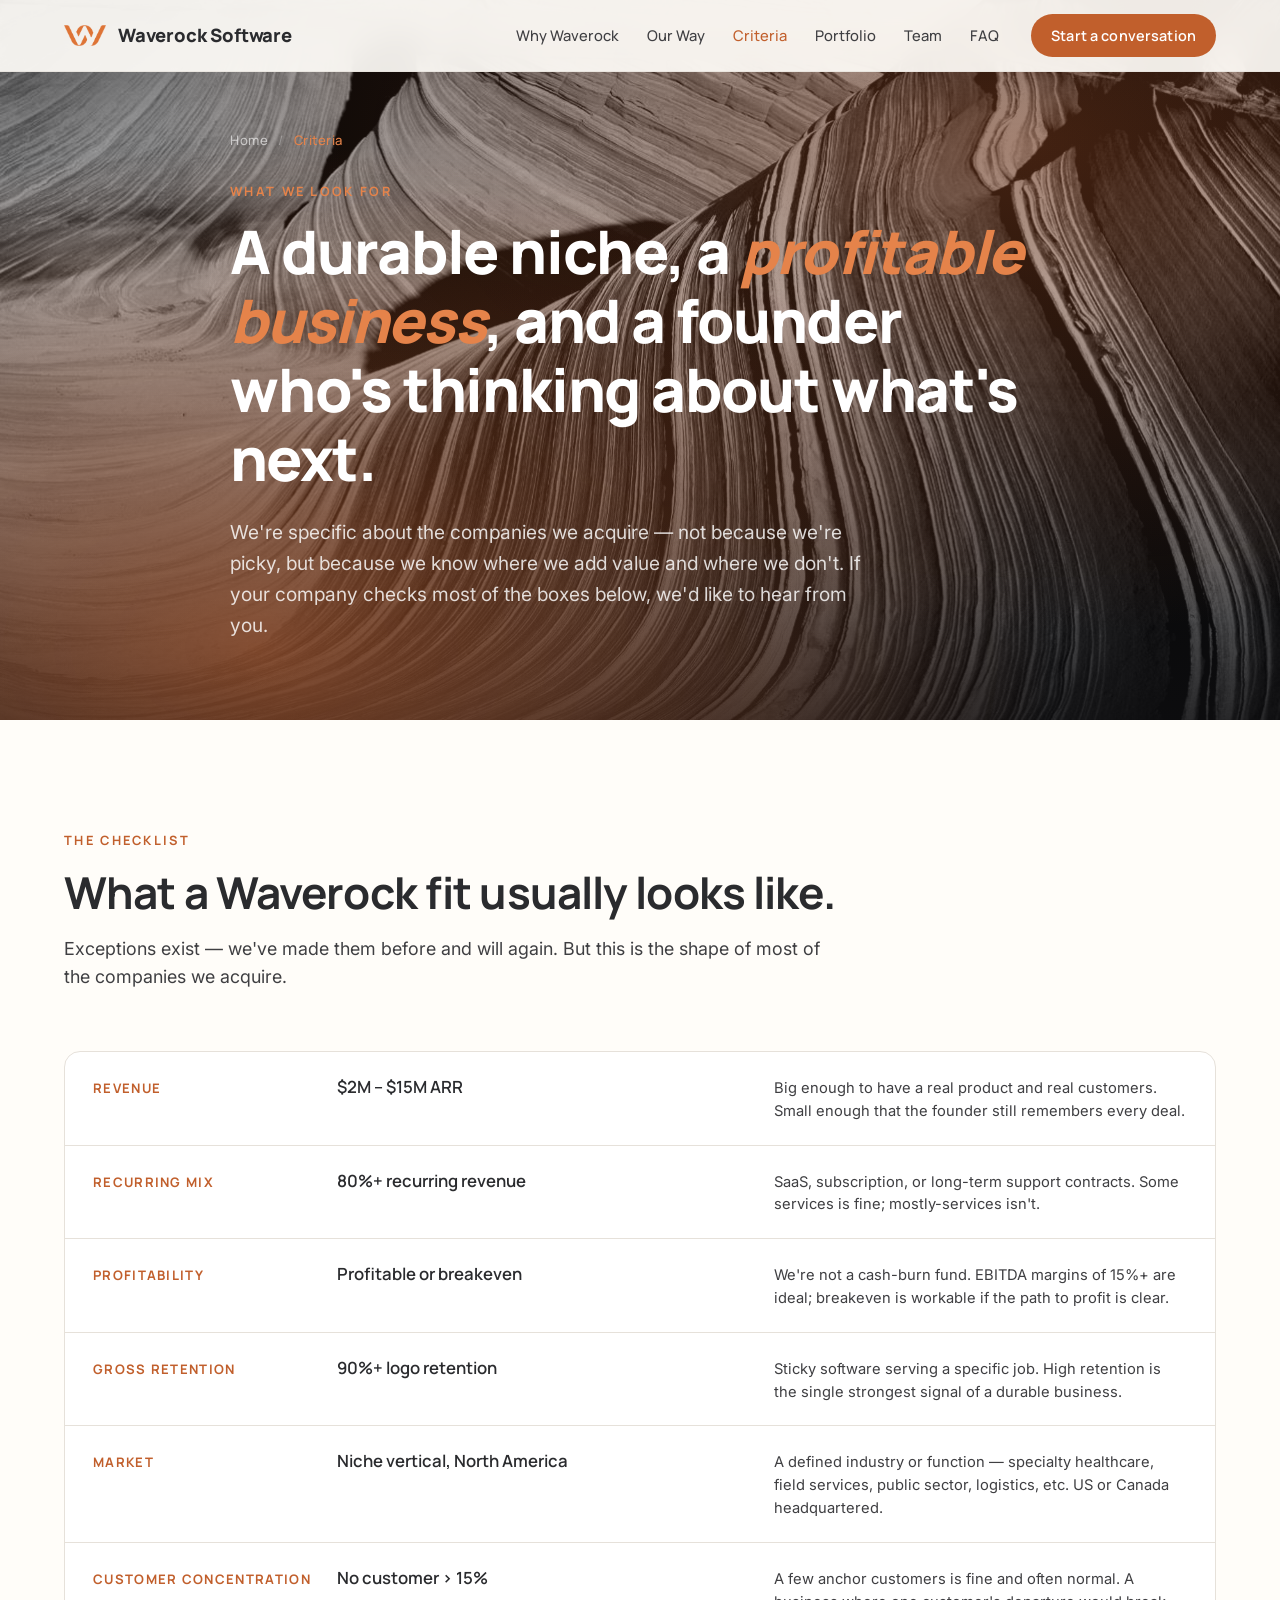
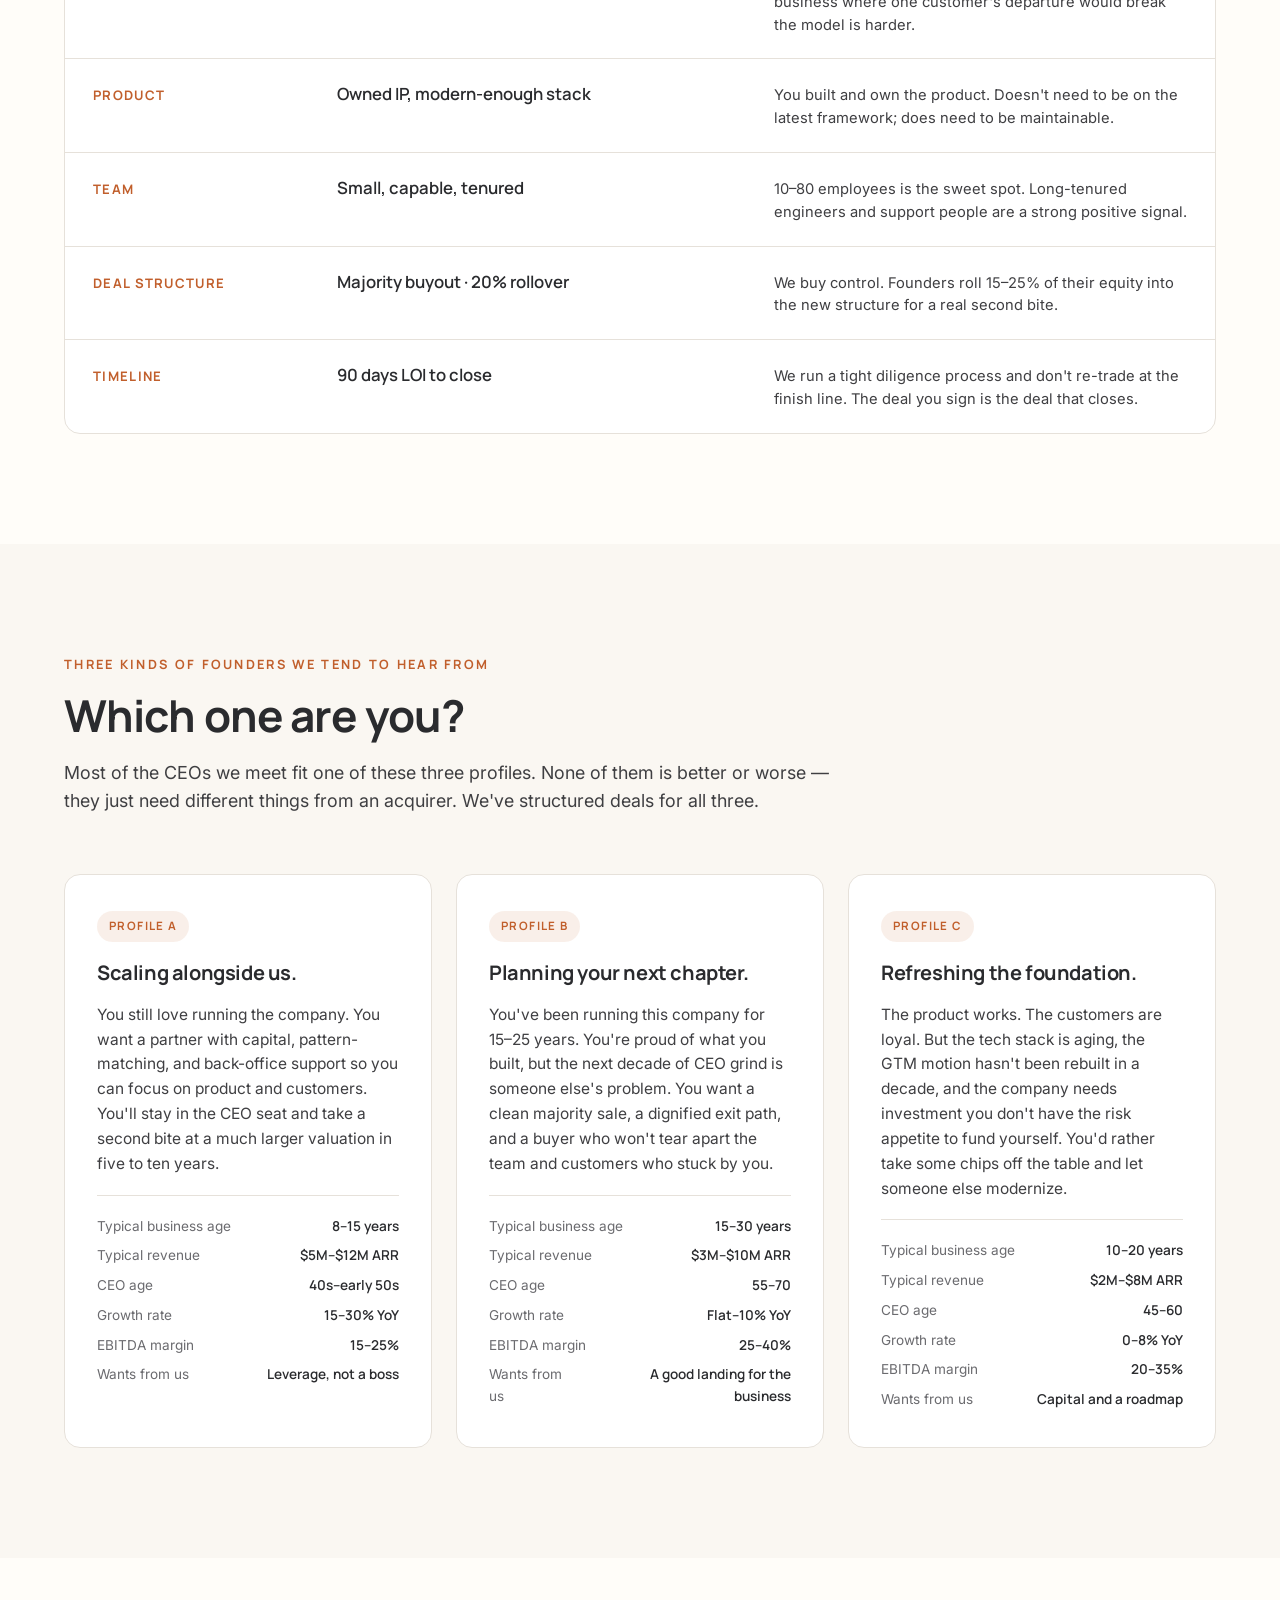
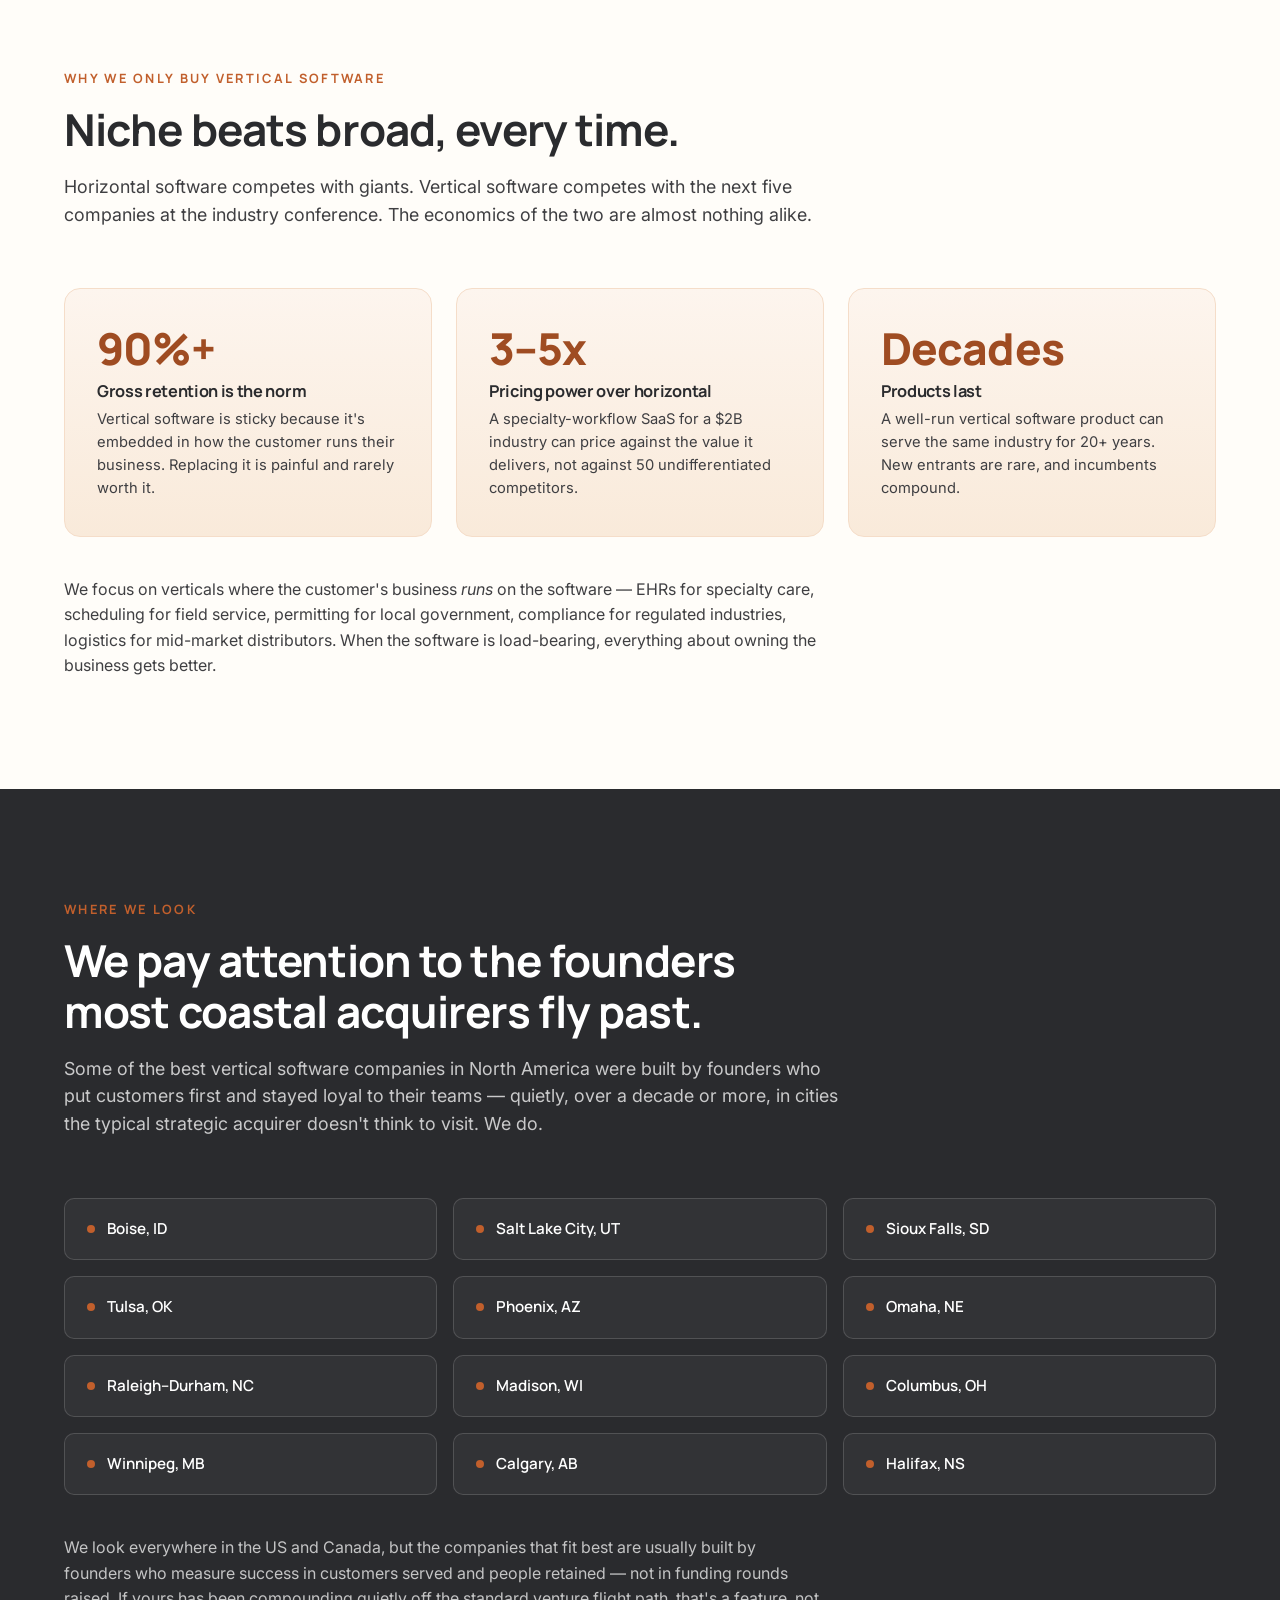
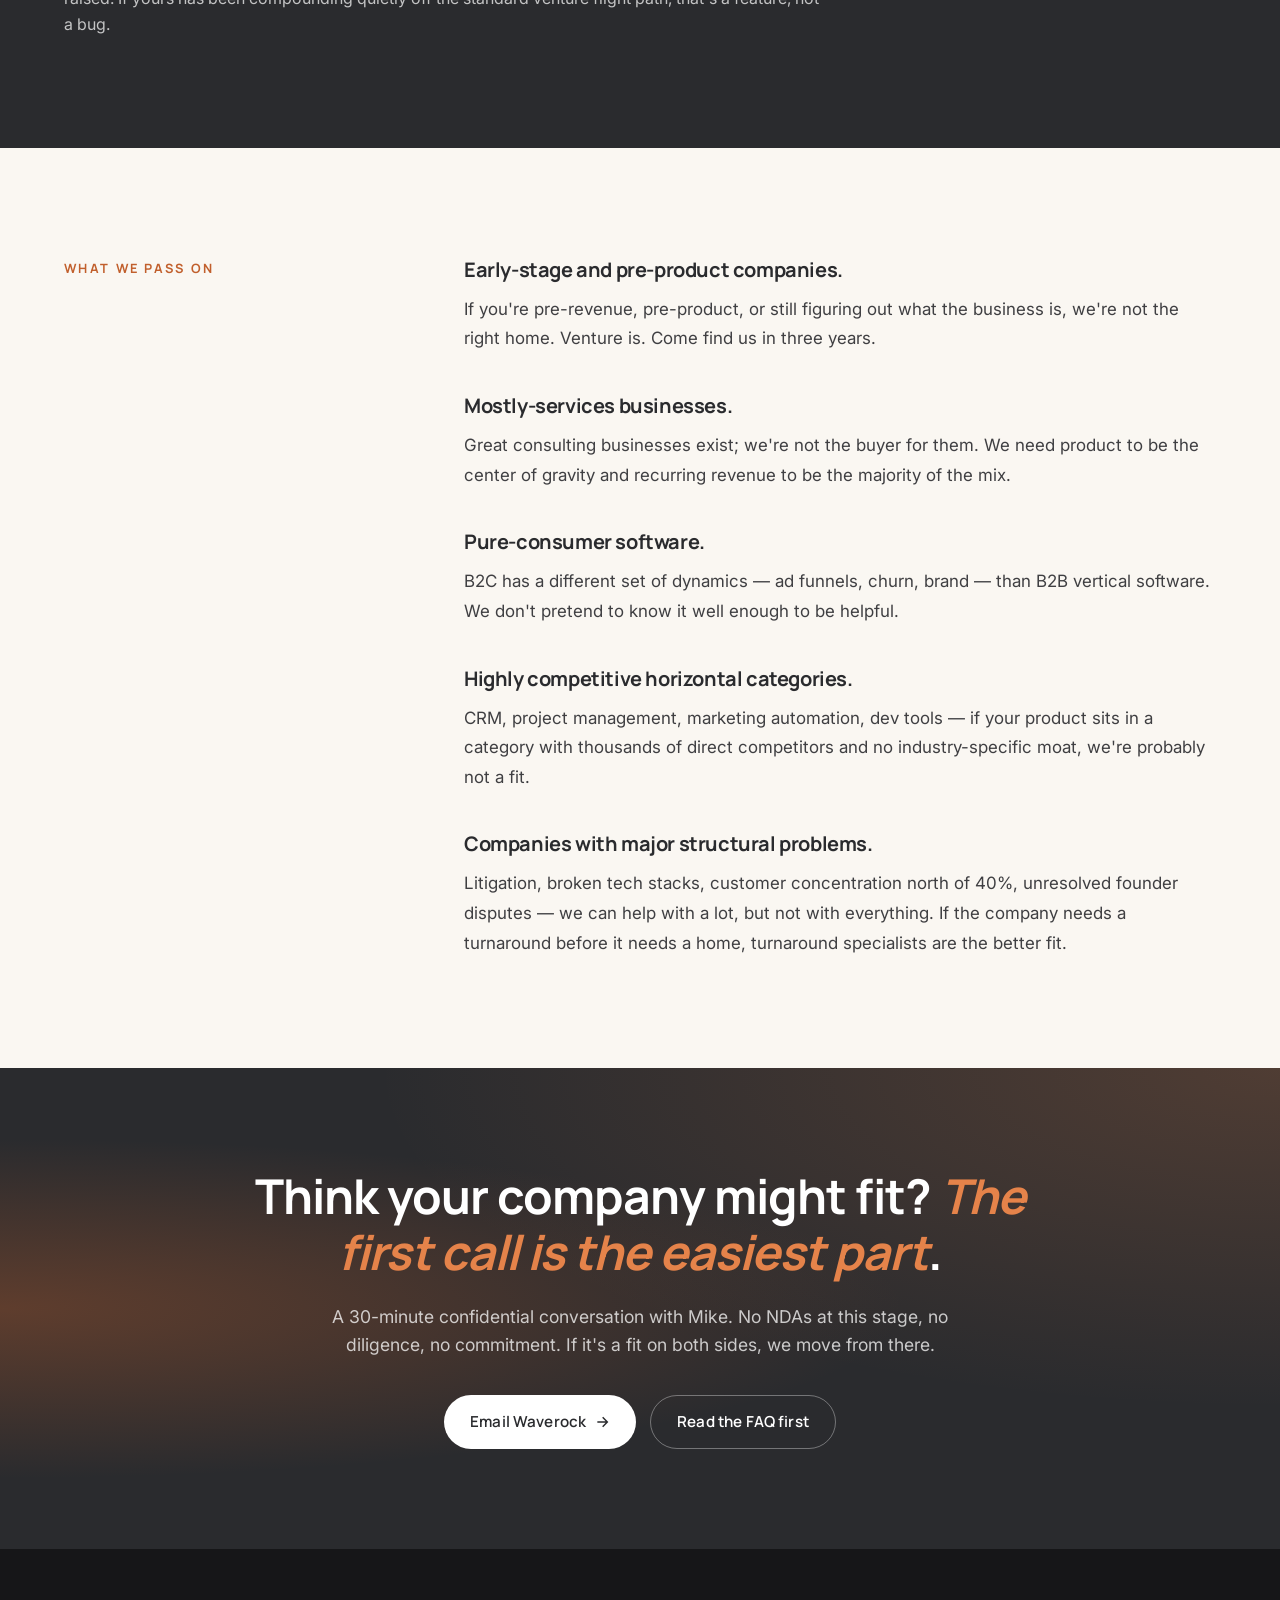
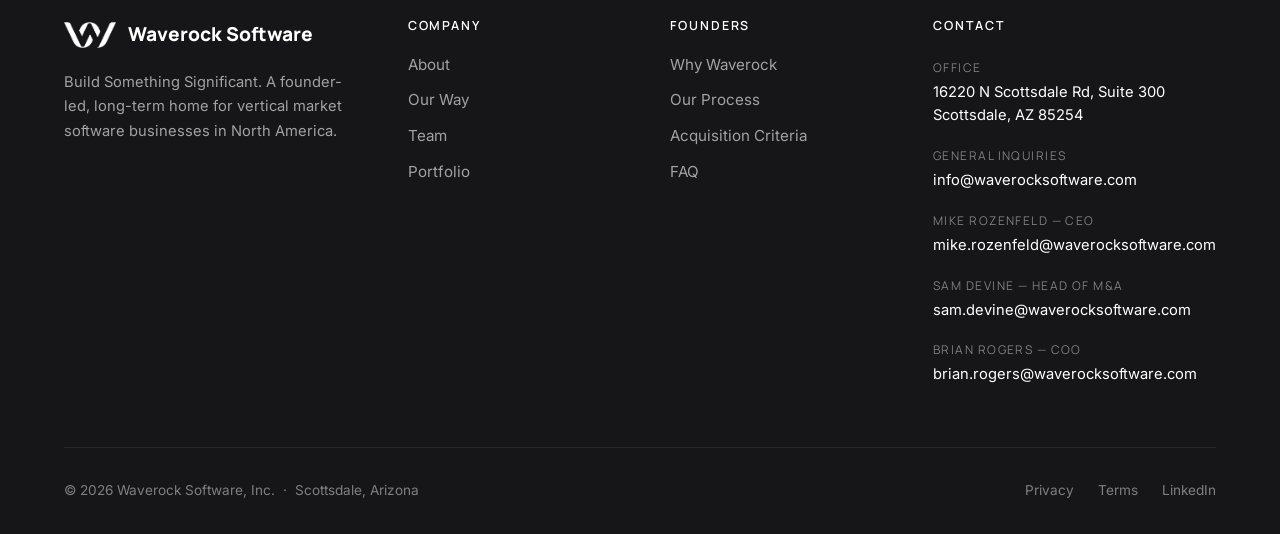
==== acquisition-criteria.html @ 4b75706f "Add files via upload" ====
<!DOCTYPE html>
<html lang="en">
<head>
<meta charset="UTF-8">
<meta name="viewport" content="width=device-width, initial-scale=1.0">
<title>What We Look For — Waverock Software Acquisition Criteria</title>
<meta name="description" content="The kinds of vertical software businesses Waverock acquires: $2M–$15M revenue, 80%+ recurring, niche markets, founder-run or founder-led. Plus the three situations that tend to fit.">

<link rel="preconnect" href="https://fonts.googleapis.com">
<link rel="preconnect" href="https://fonts.gstatic.com" crossorigin>
<link href="https://fonts.googleapis.com/css2?family=Manrope:wght@500;600;700;800&family=Inter:wght@400;500;600;700&display=swap" rel="stylesheet">

<link rel="stylesheet" href="site.css">
</head>
<body>

<!-- ============ NAV ============ -->
<nav class="nav" id="nav">
  <div class="container">
    <div class="nav-inner">
      <a href="index.html" class="nav-logo" aria-label="Waverock Software Home">
        <img class="nav-logo-mark on-dark" src="assets/waverock-mark-white.png" alt="" aria-hidden="true"/>
        <img class="nav-logo-mark on-light" src="assets/waverock-mark-orange.png" alt="" aria-hidden="true"/>
        <span>Waverock Software</span>
      </a>
      <div class="nav-menu" id="nav-menu">
        <ul class="nav-links">
          <li><a href="index.html#why">Why Waverock</a></li>
          <li><a href="philosophy.html">Our Way</a></li>
          <li><a href="acquisition-criteria.html" class="is-active">Criteria</a></li>
          <li><a href="index.html#portfolio">Portfolio</a></li>
          <li><a href="index.html#team">Team</a></li>
          <li><a href="faqs.html">FAQ</a></li>
        </ul>
        <a href="index.html#contact" class="btn btn-primary nav-cta">Start a conversation</a>
      </div>
      <button class="nav-toggle" id="nav-toggle" aria-label="Menu">
        <svg width="24" height="24" viewBox="0 0 24 24" fill="none" stroke="currentColor" stroke-width="2">
          <line x1="3" y1="7" x2="21" y2="7"/>
          <line x1="3" y1="12" x2="21" y2="12"/>
          <line x1="3" y1="17" x2="21" y2="17"/>
        </svg>
      </button>
    </div>
  </div>
</nav>

<!-- ============ PAGE HERO ============ -->
<section class="page-hero">
  <div class="page-hero-photo" style="background-image: url('assets/wave-striations.jpg');"></div>
  <div class="page-hero-overlay"></div>
  <div class="container">
    <div class="page-hero-inner">
      <div class="breadcrumb">
        <a href="index.html">Home</a><span class="sep">/</span><span class="current">Criteria</span>
      </div>
      <div class="eyebrow">What we look for</div>
      <h1>A durable niche, a <em>profitable business</em>, and a founder who's thinking about what's next.</h1>
      <p class="lede">We're specific about the companies we acquire — not because we're picky, but because we know where we add value and where we don't. If your company checks most of the boxes below, we'd like to hear from you.</p>
    </div>
  </div>
</section>

<!-- ============ CRITERIA TABLE ============ -->
<section class="section">
  <div class="container">
    <div class="section-head">
      <div class="eyebrow">The checklist</div>
      <h2>What a Waverock fit usually looks like.</h2>
      <p class="lede">Exceptions exist — we've made them before and will again. But this is the shape of most of the companies we acquire.</p>
    </div>

    <div class="crit-table">
      <div class="crit-row">
        <div class="crit-label">Revenue</div>
        <div class="crit-value">$2M &ndash; $15M ARR</div>
        <div class="crit-note">Big enough to have a real product and real customers. Small enough that the founder still remembers every deal.</div>
      </div>
      <div class="crit-row">
        <div class="crit-label">Recurring mix</div>
        <div class="crit-value">80%+ recurring revenue</div>
        <div class="crit-note">SaaS, subscription, or long-term support contracts. Some services is fine; mostly-services isn't.</div>
      </div>
      <div class="crit-row">
        <div class="crit-label">Profitability</div>
        <div class="crit-value">Profitable or breakeven</div>
        <div class="crit-note">We're not a cash-burn fund. EBITDA margins of 15%+ are ideal; breakeven is workable if the path to profit is clear.</div>
      </div>
      <div class="crit-row">
        <div class="crit-label">Gross retention</div>
        <div class="crit-value">90%+ logo retention</div>
        <div class="crit-note">Sticky software serving a specific job. High retention is the single strongest signal of a durable business.</div>
      </div>
      <div class="crit-row">
        <div class="crit-label">Market</div>
        <div class="crit-value">Niche vertical, North America</div>
        <div class="crit-note">A defined industry or function &mdash; specialty healthcare, field services, public sector, logistics, etc. US or Canada headquartered.</div>
      </div>
      <div class="crit-row">
        <div class="crit-label">Customer concentration</div>
        <div class="crit-value">No customer &gt; 15%</div>
        <div class="crit-note">A few anchor customers is fine and often normal. A business where one customer's departure would break the model is harder.</div>
      </div>
      <div class="crit-row">
        <div class="crit-label">Product</div>
        <div class="crit-value">Owned IP, modern-enough stack</div>
        <div class="crit-note">You built and own the product. Doesn't need to be on the latest framework; does need to be maintainable.</div>
      </div>
      <div class="crit-row">
        <div class="crit-label">Team</div>
        <div class="crit-value">Small, capable, tenured</div>
        <div class="crit-note">10&ndash;80 employees is the sweet spot. Long-tenured engineers and support people are a strong positive signal.</div>
      </div>
      <div class="crit-row">
        <div class="crit-label">Deal structure</div>
        <div class="crit-value">Majority buyout &middot; 20% rollover</div>
        <div class="crit-note">We buy control. Founders roll 15&ndash;25% of their equity into the new structure for a real second bite.</div>
      </div>
      <div class="crit-row">
        <div class="crit-label">Timeline</div>
        <div class="crit-value">90 days LOI to close</div>
        <div class="crit-note">We run a tight diligence process and don't re-trade at the finish line. The deal you sign is the deal that closes.</div>
      </div>
    </div>
  </div>
</section>

<!-- ============ PERSONAS ============ -->
<section class="section section-cream">
  <div class="container">
    <div class="section-head">
      <div class="eyebrow">Three kinds of founders we tend to hear from</div>
      <h2>Which one are you?</h2>
      <p class="lede">Most of the CEOs we meet fit one of these three profiles. None of them is better or worse — they just need different things from an acquirer. We've structured deals for all three.</p>
    </div>

    <div class="personas">
      <div class="persona">
        <span class="persona-tag">Profile A</span>
        <h3>Scaling alongside us.</h3>
        <p class="persona-desc">You still love running the company. You want a partner with capital, pattern-matching, and back-office support so you can focus on product and customers. You'll stay in the CEO seat and take a second bite at a much larger valuation in five to ten years.</p>
        <div class="persona-stats">
          <div class="persona-stat"><span class="k">Typical business age</span><span class="v">8&ndash;15 years</span></div>
          <div class="persona-stat"><span class="k">Typical revenue</span><span class="v">$5M&ndash;$12M ARR</span></div>
          <div class="persona-stat"><span class="k">CEO age</span><span class="v">40s&ndash;early 50s</span></div>
          <div class="persona-stat"><span class="k">Growth rate</span><span class="v">15&ndash;30% YoY</span></div>
          <div class="persona-stat"><span class="k">EBITDA margin</span><span class="v">15&ndash;25%</span></div>
          <div class="persona-stat"><span class="k">Wants from us</span><span class="v">Leverage, not a boss</span></div>
        </div>
      </div>

      <div class="persona">
        <span class="persona-tag">Profile B</span>
        <h3>Planning your next chapter.</h3>
        <p class="persona-desc">You've been running this company for 15&ndash;25 years. You're proud of what you built, but the next decade of CEO grind is someone else's problem. You want a clean majority sale, a dignified exit path, and a buyer who won't tear apart the team and customers who stuck by you.</p>
        <div class="persona-stats">
          <div class="persona-stat"><span class="k">Typical business age</span><span class="v">15&ndash;30 years</span></div>
          <div class="persona-stat"><span class="k">Typical revenue</span><span class="v">$3M&ndash;$10M ARR</span></div>
          <div class="persona-stat"><span class="k">CEO age</span><span class="v">55&ndash;70</span></div>
          <div class="persona-stat"><span class="k">Growth rate</span><span class="v">Flat&ndash;10% YoY</span></div>
          <div class="persona-stat"><span class="k">EBITDA margin</span><span class="v">25&ndash;40%</span></div>
          <div class="persona-stat"><span class="k">Wants from us</span><span class="v">A good landing for the business</span></div>
        </div>
      </div>

      <div class="persona">
        <span class="persona-tag">Profile C</span>
        <h3>Refreshing the foundation.</h3>
        <p class="persona-desc">The product works. The customers are loyal. But the tech stack is aging, the GTM motion hasn't been rebuilt in a decade, and the company needs investment you don't have the risk appetite to fund yourself. You'd rather take some chips off the table and let someone else modernize.</p>
        <div class="persona-stats">
          <div class="persona-stat"><span class="k">Typical business age</span><span class="v">10&ndash;20 years</span></div>
          <div class="persona-stat"><span class="k">Typical revenue</span><span class="v">$2M&ndash;$8M ARR</span></div>
          <div class="persona-stat"><span class="k">CEO age</span><span class="v">45&ndash;60</span></div>
          <div class="persona-stat"><span class="k">Growth rate</span><span class="v">0&ndash;8% YoY</span></div>
          <div class="persona-stat"><span class="k">EBITDA margin</span><span class="v">20&ndash;35%</span></div>
          <div class="persona-stat"><span class="k">Wants from us</span><span class="v">Capital and a roadmap</span></div>
        </div>
      </div>
    </div>
  </div>
</section>

<!-- ============ WHY VERTICAL SOFTWARE ============ -->
<section class="section">
  <div class="container">
    <div class="section-head">
      <div class="eyebrow">Why we only buy vertical software</div>
      <h2>Niche beats broad, every time.</h2>
      <p class="lede">Horizontal software competes with giants. Vertical software competes with the next five companies at the industry conference. The economics of the two are almost nothing alike.</p>
    </div>

    <div class="facts">
      <div class="fact">
        <div class="big">90%+</div>
        <h4>Gross retention is the norm</h4>
        <p>Vertical software is sticky because it's embedded in how the customer runs their business. Replacing it is painful and rarely worth it.</p>
      </div>
      <div class="fact">
        <div class="big">3&ndash;5x</div>
        <h4>Pricing power over horizontal</h4>
        <p>A specialty-workflow SaaS for a $2B industry can price against the value it delivers, not against 50 undifferentiated competitors.</p>
      </div>
      <div class="fact">
        <div class="big">Decades</div>
        <h4>Products last</h4>
        <p>A well-run vertical software product can serve the same industry for 20+ years. New entrants are rare, and incumbents compound.</p>
      </div>
    </div>

    <p style="margin-top: 40px; font-size: 1rem; color: var(--charcoal-soft); max-width: 760px;">We focus on verticals where the customer's business <em>runs</em> on the software — EHRs for specialty care, scheduling for field service, permitting for local government, compliance for regulated industries, logistics for mid-market distributors. When the software is load-bearing, everything about owning the business gets better.</p>
  </div>
</section>

<!-- ============ WHERE WE LOOK ============ -->
<section class="section section-dark">
  <div class="container">
    <div class="section-head">
      <div class="eyebrow">Where we look</div>
      <h2>We pay attention to the founders most coastal acquirers fly past.</h2>
      <p class="lede">Some of the best vertical software companies in North America were built by founders who put customers first and stayed loyal to their teams — quietly, over a decade or more, in cities the typical strategic acquirer doesn't think to visit. We do.</p>
    </div>

    <div class="services-grid" style="margin-top: 10px;">
      <div class="service-chip" style="background: rgba(255,255,255,0.04); border-color: rgba(255,255,255,0.15); color: white;">Boise, ID</div>
      <div class="service-chip" style="background: rgba(255,255,255,0.04); border-color: rgba(255,255,255,0.15); color: white;">Salt Lake City, UT</div>
      <div class="service-chip" style="background: rgba(255,255,255,0.04); border-color: rgba(255,255,255,0.15); color: white;">Sioux Falls, SD</div>
      <div class="service-chip" style="background: rgba(255,255,255,0.04); border-color: rgba(255,255,255,0.15); color: white;">Tulsa, OK</div>
      <div class="service-chip" style="background: rgba(255,255,255,0.04); border-color: rgba(255,255,255,0.15); color: white;">Phoenix, AZ</div>
      <div class="service-chip" style="background: rgba(255,255,255,0.04); border-color: rgba(255,255,255,0.15); color: white;">Omaha, NE</div>
      <div class="service-chip" style="background: rgba(255,255,255,0.04); border-color: rgba(255,255,255,0.15); color: white;">Raleigh&ndash;Durham, NC</div>
      <div class="service-chip" style="background: rgba(255,255,255,0.04); border-color: rgba(255,255,255,0.15); color: white;">Madison, WI</div>
      <div class="service-chip" style="background: rgba(255,255,255,0.04); border-color: rgba(255,255,255,0.15); color: white;">Columbus, OH</div>
      <div class="service-chip" style="background: rgba(255,255,255,0.04); border-color: rgba(255,255,255,0.15); color: white;">Winnipeg, MB</div>
      <div class="service-chip" style="background: rgba(255,255,255,0.04); border-color: rgba(255,255,255,0.15); color: white;">Calgary, AB</div>
      <div class="service-chip" style="background: rgba(255,255,255,0.04); border-color: rgba(255,255,255,0.15); color: white;">Halifax, NS</div>
    </div>

    <p style="margin-top: 40px; font-size: 1rem; color: rgba(255,255,255,0.72); max-width: 760px;">We look everywhere in the US and Canada, but the companies that fit best are usually built by founders who measure success in customers served and people retained &mdash; not in funding rounds raised. If yours has been compounding quietly off the standard venture flight path, that's a feature, not a bug.</p>
  </div>
</section>

<!-- ============ WHAT WE DON'T DO ============ -->
<section class="section section-cream">
  <div class="container">
    <div class="prose-grid">
      <div class="prose-label">What we pass on</div>
      <div class="prose-body">
        <h3>Early-stage and pre-product companies.</h3>
        <p>If you're pre-revenue, pre-product, or still figuring out what the business is, we're not the right home. Venture is. Come find us in three years.</p>

        <h3>Mostly-services businesses.</h3>
        <p>Great consulting businesses exist; we're not the buyer for them. We need product to be the center of gravity and recurring revenue to be the majority of the mix.</p>

        <h3>Pure-consumer software.</h3>
        <p>B2C has a different set of dynamics &mdash; ad funnels, churn, brand &mdash; than B2B vertical software. We don't pretend to know it well enough to be helpful.</p>

        <h3>Highly competitive horizontal categories.</h3>
        <p>CRM, project management, marketing automation, dev tools &mdash; if your product sits in a category with thousands of direct competitors and no industry-specific moat, we're probably not a fit.</p>

        <h3>Companies with major structural problems.</h3>
        <p>Litigation, broken tech stacks, customer concentration north of 40%, unresolved founder disputes &mdash; we can help with a lot, but not with everything. If the company needs a turnaround before it needs a home, turnaround specialists are the better fit.</p>
      </div>
    </div>
  </div>
</section>

<!-- ============ CTA BAND ============ -->
<section class="cta-band">
  <div class="container">
    <div class="cta-inner">
      <h2>Think your company might fit? <em>The first call is the easiest part</em>.</h2>
      <p>A 30-minute confidential conversation with Mike. No NDAs at this stage, no diligence, no commitment. If it's a fit on both sides, we move from there.</p>
      <div style="display:flex; gap:14px; justify-content:center; flex-wrap:wrap;">
        <a href="mailto:info@waverocksoftware.com" class="btn btn-primary">Email Waverock <svg class="arrow" width="16" height="16" viewBox="0 0 24 24" fill="none" stroke="currentColor" stroke-width="2.2"><path d="M5 12h14M13 5l7 7-7 7"/></svg></a>
        <a href="faqs.html" class="btn btn-ghost">Read the FAQ first</a>
      </div>
    </div>
  </div>
</section>

<!-- ============ FOOTER ============ -->
<footer class="footer">
  <div class="container">
    <div class="footer-grid">
      <div class="footer-brand">
        <div class="footer-logo">
          <img src="assets/waverock-mark-white.png" alt="" aria-hidden="true"/>
          Waverock Software
        </div>
        <p>Build Something Significant. A founder-led, long-term home for vertical market software businesses in North America.</p>
      </div>

      <div class="footer-col">
        <h4>Company</h4>
        <ul>
          <li><a href="index.html#who">About</a></li>
          <li><a href="philosophy.html">Our Way</a></li>
          <li><a href="index.html#team">Team</a></li>
          <li><a href="index.html#portfolio">Portfolio</a></li>
        </ul>
      </div>

      <div class="footer-col">
        <h4>Founders</h4>
        <ul>
          <li><a href="index.html#why">Why Waverock</a></li>
          <li><a href="index.html#process">Our Process</a></li>
          <li><a href="acquisition-criteria.html">Acquisition Criteria</a></li>
          <li><a href="faqs.html">FAQ</a></li>
        </ul>
      </div>

      <div class="footer-contact">
        <h4 style="color: white; font-size: 0.78rem; text-transform: uppercase; letter-spacing: 0.15em; margin-bottom: 6px; font-weight: 600;">Contact</h4>
        <div>
          <div class="label">Office</div>
          <a href="https://maps.google.com/?q=16220+N+Scottsdale+Rd+Suite+300+Scottsdale+AZ+85254" target="_blank" rel="noopener">16220 N Scottsdale Rd, Suite 300<br>Scottsdale, AZ 85254</a>
        </div>
        <div>
          <div class="label">General inquiries</div>
          <a href="mailto:info@waverocksoftware.com">info@waverocksoftware.com</a>
        </div>
        <div>
          <div class="label">Mike Rozenfeld — CEO</div>
          <a href="mailto:mike.rozenfeld@waverocksoftware.com">mike.rozenfeld@waverocksoftware.com</a>
        </div>
        <div>
          <div class="label">Sam Devine — Head of M&amp;A</div>
          <a href="mailto:sam.devine@waverocksoftware.com">sam.devine@waverocksoftware.com</a>
        </div>
        <div>
          <div class="label">Brian Rogers — COO</div>
          <a href="mailto:brian.rogers@waverocksoftware.com">brian.rogers@waverocksoftware.com</a>
        </div>
      </div>
    </div>

    <div class="footer-bottom">
      <div>&copy; 2026 Waverock Software, Inc. &nbsp;&middot;&nbsp; Scottsdale, Arizona</div>
      <div class="legal">
        <a href="#">Privacy</a>
        <a href="#">Terms</a>
        <a href="https://www.linkedin.com/company/waverock-software" target="_blank" rel="noopener">LinkedIn</a>
      </div>
    </div>
  </div>
</footer>

<script>
  const nav = document.getElementById('nav');
  const onScroll = () => {
    if (window.scrollY > 30) nav.classList.add('scrolled');
    else nav.classList.remove('scrolled');
  };
  window.addEventListener('scroll', onScroll, { passive: true });
  onScroll();

  const toggle = document.getElementById('nav-toggle');
  const menu = document.getElementById('nav-menu');
  toggle.addEventListener('click', () => menu.classList.toggle('open'));
  menu.querySelectorAll('a').forEach(a => a.addEventListener('click', () => menu.classList.remove('open')));

  const reveals = document.querySelectorAll('.section-head, .crit-row, .persona, .fact, .service-chip, .prose-body');
  reveals.forEach(el => el.classList.add('reveal'));
  const io = new IntersectionObserver(entries => {
    entries.forEach(e => {
      if (e.isIntersecting) { e.target.classList.add('in'); io.unobserve(e.target); }
    });
  }, { threshold: 0.08, rootMargin: '0px 0px -60px 0px' });
  reveals.forEach(el => io.observe(el));
</script>

</body>
</html>
---- site.css ----
/* ==========================================================================
   Waverock Software — shared prototype stylesheet
   Used by: index.html, philosophy.html, acquisition-criteria.html, faqs.html
   ========================================================================== */

:root {
  --orange: #C15F2C;
  --orange-deep: #9F4C22;
  --orange-light: #E5834A;
  --orange-faint: #F5DDC9;
  --charcoal: #2A2B2E;
  --charcoal-soft: #3F3F42;
  --grey: #6B6B6F;
  --grey-soft: #9E9EA2;
  --cream: #FAF7F2;
  --off-white: #FFFDF9;
  --border: #E6E1DA;
  --black: #161618;

  --font-display: 'Manrope', system-ui, -apple-system, Segoe UI, sans-serif;
  --font-body: 'Inter', system-ui, -apple-system, Segoe UI, sans-serif;

  --max-width: 1200px;
  --radius: 10px;
  --radius-lg: 16px;
  --transition: 200ms ease;
}

* { box-sizing: border-box; margin: 0; padding: 0; }
html { scroll-behavior: smooth; }

body {
  font-family: var(--font-body);
  color: var(--charcoal);
  background: var(--off-white);
  line-height: 1.6;
  font-size: 16px;
  -webkit-font-smoothing: antialiased;
  -moz-osx-font-smoothing: grayscale;
}

a { color: inherit; text-decoration: none; }
img, svg { display: block; max-width: 100%; }

.container { max-width: var(--max-width); margin: 0 auto; padding: 0 24px; }

h1, h2, h3, h4 {
  font-family: var(--font-display);
  color: var(--charcoal);
  letter-spacing: -0.02em;
  line-height: 1.15;
  font-weight: 700;
}

h1 { font-size: clamp(2.25rem, 5.2vw, 4.25rem); font-weight: 800; }
h2 { font-size: clamp(1.85rem, 3.6vw, 2.75rem); }
h3 { font-size: 1.4rem; }
h4 { font-size: 1.1rem; }

p { color: var(--charcoal-soft); }

.eyebrow {
  font-family: var(--font-display);
  font-size: 0.8rem;
  font-weight: 700;
  color: var(--orange);
  text-transform: uppercase;
  letter-spacing: 0.18em;
  margin-bottom: 16px;
}

/* ============ BUTTONS ============ */
.btn {
  display: inline-flex; align-items: center; gap: 8px;
  padding: 14px 26px; border-radius: 999px;
  font-family: var(--font-display); font-weight: 600;
  font-size: 0.95rem; letter-spacing: 0.01em;
  transition: var(--transition); cursor: pointer;
  border: none; white-space: nowrap;
}
.btn-primary { background: var(--orange); color: white; }
.btn-primary:hover { background: var(--orange-deep); transform: translateY(-1px); }
.btn-ghost { background: transparent; color: white; border: 1.5px solid rgba(255,255,255,0.35); }
.btn-ghost:hover { background: rgba(255,255,255,0.08); border-color: rgba(255,255,255,0.6); }
.btn-dark { background: var(--charcoal); color: white; }
.btn-dark:hover { background: var(--black); transform: translateY(-1px); }
.btn-outline { background: transparent; color: var(--charcoal); border: 1.5px solid var(--border); }
.btn-outline:hover { border-color: var(--charcoal); }
.btn .arrow { transition: transform var(--transition); }
.btn:hover .arrow { transform: translateX(4px); }

/* ============ NAV ============ */
/* Always solid: cream background, charcoal text — readable on every page from the top. */
.nav {
  position: fixed; top: 0; left: 0; right: 0;
  z-index: 100; padding: 14px 0;
  background: rgba(255, 253, 249, 0.92);
  backdrop-filter: saturate(140%) blur(14px);
  -webkit-backdrop-filter: saturate(140%) blur(14px);
  border-bottom: 1px solid rgba(230, 225, 218, 0.7);
  transition: padding var(--transition), box-shadow var(--transition), background var(--transition);
}
.nav.scrolled {
  padding: 10px 0;
  background: rgba(255, 253, 249, 0.96);
  box-shadow: 0 6px 22px -10px rgba(0,0,0,0.10);
}

.nav-inner { display: flex; align-items: center; justify-content: space-between; gap: 24px; }
.nav-logo {
  display: flex; align-items: center; gap: 12px;
  font-family: var(--font-display); font-weight: 800;
  font-size: 1.15rem; letter-spacing: -0.01em;
  color: var(--charcoal); text-decoration: none;
}
.nav-logo-mark { width: 42px; height: 22px; flex-shrink: 0; object-fit: contain; display: block; }
/* Always show the orange-on-light mark; the white-on-dark variant is no longer used. */
.nav-logo-mark.on-dark { display: none; }
.nav-logo-mark.on-light { display: block; }
.nav-menu { display: flex; align-items: center; gap: 32px; }
.nav-links { display: flex; gap: 28px; list-style: none; }
.nav-links a {
  font-family: var(--font-display); font-size: 0.92rem; font-weight: 500;
  color: var(--charcoal-soft); transition: color var(--transition);
}
.nav-links a:hover { color: var(--orange); }
.nav-links a.is-active { color: var(--orange); }
.nav-cta { padding: 10px 20px; font-size: 0.9rem; }
.nav-toggle {
  display: none; background: none; border: none; cursor: pointer;
  width: 32px; height: 32px; color: var(--charcoal);
}

/* ============ HERO (homepage, SVG wave canyon) ============ */
.hero {
  position: relative; min-height: 100vh; background: var(--black); color: white;
  display: flex; align-items: center; overflow: hidden; padding: 140px 0 80px;
}
.hero-photo {
  position: absolute; inset: 0; z-index: 0;
  background-size: cover; background-position: center;
  filter: grayscale(0.35) contrast(1.05);
}
.hero-overlay {
  position: absolute; inset: 0; z-index: 1;
  background:
    radial-gradient(ellipse at 25% 80%, rgba(193, 95, 44, 0.45), transparent 55%),
    radial-gradient(ellipse at 80% 20%, rgba(159, 76, 34, 0.35), transparent 60%),
    linear-gradient(180deg, rgba(14,14,16,0.55) 0%, rgba(14,14,16,0.4) 40%, rgba(14,14,16,0.92) 100%);
}
.hero-inner { position: relative; z-index: 3; width: 100%; }
.hero-kicker {
  display: inline-flex; align-items: center; gap: 8px;
  font-family: var(--font-display); font-weight: 600; font-size: 0.82rem;
  color: var(--orange-light); text-transform: uppercase; letter-spacing: 0.22em;
  background: rgba(193, 95, 44, 0.14); border: 1px solid rgba(229, 131, 74, 0.35);
  padding: 8px 16px; border-radius: 999px; margin-bottom: 28px;
}
.hero-kicker::before {
  content: ""; width: 6px; height: 6px; border-radius: 50%;
  background: var(--orange-light); box-shadow: 0 0 12px var(--orange-light);
}
.hero h1 { color: white; max-width: 920px; margin-bottom: 28px; }
.hero h1 .accent { color: var(--orange-light); font-style: italic; font-weight: 700; }
.hero-sub {
  font-size: clamp(1.05rem, 1.6vw, 1.25rem);
  color: rgba(255,255,255,0.78); max-width: 700px; margin-bottom: 40px; line-height: 1.55;
}
.hero-ctas { display: flex; gap: 14px; flex-wrap: wrap; margin-bottom: 72px; }
.hero-stats {
  display: grid; grid-template-columns: repeat(4, 1fr); gap: 40px;
  padding-top: 36px; border-top: 1px solid rgba(255,255,255,0.12); max-width: 880px;
}
.hero-stat .num {
  font-family: var(--font-display); font-size: clamp(1.5rem, 2.6vw, 2rem);
  font-weight: 800; color: white; letter-spacing: -0.02em; line-height: 1; margin-bottom: 8px;
}
.hero-stat .num .unit { color: var(--orange-light); }
.hero-stat .label {
  font-size: 0.82rem; color: rgba(255,255,255,0.6);
  text-transform: uppercase; letter-spacing: 0.1em; font-weight: 500;
}

/* ============ PAGE HERO (supporting pages, wave photo) ============ */
.page-hero {
  position: relative;
  min-height: 62vh;
  background: var(--black);
  color: white;
  display: flex;
  align-items: flex-end;
  overflow: hidden;
  padding: 160px 0 80px;
}
.page-hero-photo {
  position: absolute; inset: 0; z-index: 0;
  background-size: cover; background-position: center;
  filter: grayscale(0.4) contrast(1.05);
}
.page-hero-overlay {
  position: absolute; inset: 0; z-index: 1;
  background:
    radial-gradient(ellipse at 20% 90%, rgba(193,95,44,0.55), transparent 55%),
    radial-gradient(ellipse at 80% 20%, rgba(159,76,34,0.4), transparent 60%),
    linear-gradient(180deg, rgba(14,14,16,0.45) 0%, rgba(14,14,16,0.3) 40%, rgba(14,14,16,0.88) 100%);
}
.page-hero-inner { position: relative; z-index: 2; width: 100%; max-width: 880px; }
.page-hero .eyebrow { color: var(--orange-light); }
.page-hero h1 {
  color: white;
  font-size: clamp(2.2rem, 5vw, 3.75rem);
  margin-bottom: 24px;
  max-width: 820px;
}
.page-hero h1 em { font-style: italic; color: var(--orange-light); font-weight: 800; }
.page-hero .lede {
  font-size: clamp(1.05rem, 1.5vw, 1.2rem);
  color: rgba(255,255,255,0.82);
  max-width: 640px;
  line-height: 1.6;
}

/* ============ SECTIONS ============ */
.section { padding: 110px 0; position: relative; }
.section-cream { background: var(--cream); }
.section-dark { background: var(--charcoal); color: white; position: relative; overflow: hidden; }
.section-dark .container { position: relative; z-index: 2; }
.section-stria { position: absolute; inset: 0; z-index: 1; opacity: 0.18; pointer-events: none; }
.section-dark h2, .section-dark h3 { color: white; }
.section-dark p { color: rgba(255,255,255,0.75); }

.section-head { max-width: 780px; margin-bottom: 60px; }
.section-head.center { margin-left: auto; margin-right: auto; text-align: center; }
.section-head .lede { font-size: clamp(1.05rem, 1.4vw, 1.2rem); color: var(--charcoal-soft); margin-top: 18px; line-height: 1.55; }
.section-dark .section-head .lede { color: rgba(255,255,255,0.75); }

/* ============ INTRO GRID / WHO WE ARE ============ */
.intro-grid { display: grid; grid-template-columns: 1.1fr 1fr; gap: 80px; align-items: center; }
.intro-copy h2 { font-size: clamp(1.75rem, 3vw, 2.5rem); margin-bottom: 24px; }
.intro-copy p { font-size: 1.05rem; margin-bottom: 18px; line-height: 1.7; }
.intro-copy .highlight { color: var(--orange); font-weight: 600; }
.intro-visual { position: relative; aspect-ratio: 4 / 5; border-radius: var(--radius-lg); overflow: hidden; background: var(--charcoal); }
.intro-visual svg { width: 100%; height: 100%; }
.intro-photo {
  position: absolute; inset: 0;
  width: 100%; height: 100%;
  object-fit: cover;
  object-position: center 35%;
  display: block;
}
.intro-visual-overlay {
  position: absolute; inset: 0;
  background: linear-gradient(180deg, rgba(26,26,28,0.0) 0%, rgba(26,26,28,0.0) 45%, rgba(26,26,28,0.18) 100%);
  pointer-events: none;
}
.intro-badge {
  position: absolute; bottom: 24px; left: 24px; right: 24px;
  background: rgba(255, 253, 249, 0.96); backdrop-filter: blur(10px);
  border-radius: var(--radius); padding: 20px 24px;
  display: flex; gap: 16px; align-items: center;
}
.intro-badge-icon {
  width: 42px; height: 42px; border-radius: 10px;
  background: linear-gradient(135deg, var(--orange), var(--orange-deep));
  display: grid; place-items: center; color: white; flex-shrink: 0;
}
.intro-badge-text { font-family: var(--font-display); font-size: 0.9rem; color: var(--charcoal); font-weight: 600; line-height: 1.3; }
.intro-badge-text span { display: block; color: var(--grey); font-size: 0.78rem; font-weight: 500; margin-top: 3px; }

/* ============ PILLARS ============ */
.pillars { display: grid; grid-template-columns: repeat(4, 1fr); gap: 24px; }
.pillar {
  background: var(--off-white); border: 1px solid var(--border);
  border-radius: var(--radius-lg); padding: 36px 28px;
  transition: var(--transition); position: relative; overflow: hidden;
}
.pillar:hover { transform: translateY(-4px); border-color: var(--orange); box-shadow: 0 24px 50px -30px rgba(193,95,44,0.35); }
.pillar-icon {
  width: 52px; height: 52px; border-radius: 12px;
  background: linear-gradient(135deg, rgba(193,95,44,0.12), rgba(229,131,74,0.18));
  color: var(--orange); display: grid; place-items: center; margin-bottom: 24px;
}
.pillar h3 { font-size: 1.2rem; margin-bottom: 12px; }
.pillar p { font-size: 0.95rem; line-height: 1.6; }
.pillar-num {
  position: absolute; top: 20px; right: 24px;
  font-family: var(--font-display); font-size: 0.85rem; font-weight: 700;
  color: var(--grey-soft); letter-spacing: 0.05em;
}

/* ============ WAY / QUOTE ============ */
.way-quote { max-width: 920px; margin: 0 auto; text-align: center; }
.way-quote .big {
  font-family: var(--font-display); font-size: clamp(1.75rem, 3.4vw, 2.5rem);
  font-weight: 600; line-height: 1.3; color: white; letter-spacing: -0.015em;
}
.way-quote .big em { font-style: italic; color: var(--orange-light); }
.way-quote .attrib {
  margin-top: 36px; display: inline-flex; align-items: center; gap: 14px;
  color: rgba(255,255,255,0.65); font-size: 0.9rem;
}
.way-quote .attrib .line { width: 40px; height: 1px; background: rgba(255,255,255,0.3); }

/* ============ DOS / DONTS ============ */
.dos-donts { display: grid; grid-template-columns: 1fr 1fr; gap: 28px; margin-top: 60px; }
.dos-card { background: white; border-radius: var(--radius-lg); padding: 40px; border: 1px solid var(--border); }
.dos-card.dos { background: linear-gradient(180deg, #FDF5EE 0%, #F9EADA 100%); border-color: var(--orange-faint); }
.dos-card h3 { display: flex; align-items: center; gap: 12px; margin-bottom: 24px; font-size: 1.3rem; color: var(--charcoal); }
.dos-card.dos h3 { color: var(--orange-deep); }
.dos-card.donts h3 { color: var(--charcoal); }
.dos-card h3 .tag {
  font-family: var(--font-display); font-size: 0.7rem; font-weight: 700;
  letter-spacing: 0.15em; text-transform: uppercase; padding: 4px 10px; border-radius: 5px;
}
.dos-card.dos h3 .tag { background: var(--orange); color: white; }
.dos-card.donts h3 .tag { background: var(--charcoal); color: white; }
.dos-card ul { list-style: none; }
.dos-card li {
  display: flex; gap: 12px; padding: 10px 0; font-size: 0.97rem;
  color: var(--charcoal-soft); line-height: 1.55; border-bottom: 1px solid rgba(0,0,0,0.06);
}
.dos-card li:last-child { border-bottom: none; }
.dos-card .bullet { flex-shrink: 0; width: 18px; height: 18px; border-radius: 50%; display: grid; place-items: center; margin-top: 3px; }
.dos-card.dos .bullet { background: var(--orange); color: white; }
.dos-card.donts .bullet { background: #2A2B2E; color: white; }
.dos-card .bullet svg { width: 10px; height: 10px; }

/* ============ PROCESS ============ */
.process-steps {
  display: grid; grid-template-columns: repeat(4, 1fr); gap: 0;
  margin-top: 60px; border-top: 1px solid var(--border); border-bottom: 1px solid var(--border);
}
.process-step { padding: 40px 28px; border-right: 1px solid var(--border); position: relative; }
.process-step:last-child { border-right: none; }
.process-step-num {
  font-family: var(--font-display); font-weight: 800; font-size: 3rem;
  color: var(--orange); line-height: 1; margin-bottom: 20px; letter-spacing: -0.04em;
}
.process-step h4 { font-size: 1.15rem; margin-bottom: 12px; color: var(--charcoal); }
.process-step p { font-size: 0.93rem; line-height: 1.6; color: var(--charcoal-soft); }

/* ============ PORTFOLIO ============ */
.portfolio-grid { display: grid; grid-template-columns: repeat(3, 1fr); gap: 24px; }
.portfolio-card {
  background: white; border-radius: var(--radius-lg); overflow: hidden;
  border: 1px solid var(--border); transition: var(--transition);
  display: flex; flex-direction: column;
  /* Reset button defaults so <button> renders identically to <div> */
  font: inherit; color: inherit; text-align: left; cursor: pointer; width: 100%; padding: 0;
}
.portfolio-card:hover { transform: translateY(-4px); box-shadow: 0 24px 50px -30px rgba(0,0,0,0.25); border-color: var(--charcoal-soft); }
.portfolio-card:focus-visible { outline: 2px solid var(--orange); outline-offset: 3px; }
.portfolio-header { padding: 32px 28px 0; }
.portfolio-logo { height: 64px; display: flex; align-items: center; margin-bottom: 18px; }
.portfolio-logo svg,
.portfolio-logo img { max-height: 100%; max-width: 220px; height: auto; width: auto; object-fit: contain; }
.portfolio-logo .wordmark {
  font-family: var(--font-display); font-weight: 800; font-size: 1.6rem;
  letter-spacing: -0.01em; color: var(--charcoal);
}
.portfolio-tag {
  display: inline-block; font-family: var(--font-display); font-size: 0.72rem;
  font-weight: 600; letter-spacing: 0.1em; text-transform: uppercase;
  color: var(--orange); background: rgba(193, 95, 44, 0.08);
  padding: 5px 10px; border-radius: 5px; margin-bottom: 16px;
}
.portfolio-card h3 { font-size: 1.15rem; margin-bottom: 12px; line-height: 1.3; }
.portfolio-card p { font-size: 0.95rem; line-height: 1.6; padding: 0 28px; flex-grow: 1; }
.portfolio-footer {
  padding: 20px 28px 28px; margin-top: 24px;
  border-top: 1px solid var(--border);
  display: flex; justify-content: space-between; align-items: center;
}
.portfolio-link {
  font-family: var(--font-display); font-size: 0.88rem; font-weight: 600;
  color: var(--charcoal); display: inline-flex; align-items: center; gap: 6px;
  transition: color var(--transition), gap var(--transition);
}
.portfolio-link:hover { color: var(--orange); gap: 10px; }
.portfolio-meta { font-size: 0.8rem; color: var(--grey); }

/* ============ COMPANY MODAL ============ */
.company-modal {
  position: fixed; inset: 0; z-index: 1000;
  display: flex; align-items: center; justify-content: center;
  padding: 20px;
}
.company-modal[hidden] { display: none; }
.company-modal-backdrop {
  position: absolute; inset: 0;
  background: rgba(20, 18, 16, 0.62);
  backdrop-filter: blur(6px);
  -webkit-backdrop-filter: blur(6px);
  animation: fadeIn 220ms ease-out;
}
.company-modal-card {
  position: relative; z-index: 1;
  background: var(--cream); border-radius: var(--radius-lg);
  padding: 44px 44px 36px;
  width: 100%; max-width: 560px; max-height: calc(100vh - 40px); overflow-y: auto;
  box-shadow: 0 30px 80px -20px rgba(0,0,0,0.45);
  animation: modalIn 260ms cubic-bezier(.2,.8,.2,1);
}
@keyframes fadeIn { from { opacity: 0; } to { opacity: 1; } }
@keyframes modalIn { from { opacity: 0; transform: translateY(12px) scale(0.98); } to { opacity: 1; transform: none; } }
.company-modal-close {
  position: absolute; top: 14px; right: 14px;
  background: transparent; border: 1px solid var(--border);
  width: 36px; height: 36px; border-radius: 50%;
  display: grid; place-items: center; cursor: pointer; color: var(--charcoal);
  transition: var(--transition);
}
.company-modal-close:hover { background: var(--charcoal); color: white; border-color: var(--charcoal); }
.company-modal-logo { height: 72px; display: flex; align-items: center; margin-bottom: 18px; }
.company-modal-logo svg,
.company-modal-logo img { max-height: 100%; max-width: 100%; height: auto; width: auto; object-fit: contain; }
.company-modal-tag {
  display: inline-block; font-family: var(--font-display); font-size: 0.72rem;
  font-weight: 700; text-transform: uppercase; letter-spacing: 0.14em;
  color: var(--orange-deep); background: var(--orange-faint);
  padding: 5px 12px; border-radius: 4px; margin-bottom: 14px;
}
.company-modal-card h3 { font-size: 1.45rem; line-height: 1.3; margin-bottom: 14px; color: var(--charcoal); }
.company-modal-card p { font-size: 0.98rem; line-height: 1.65; color: var(--charcoal-soft); margin-bottom: 26px; }
.company-modal-actions { display: flex; gap: 12px; flex-wrap: wrap; }
.company-modal-actions .btn { padding: 11px 20px; font-size: 0.92rem; }

/* ============ TRACK RECORD (dark card) ============ */
.track-record {
  background: var(--charcoal); color: white; border-radius: var(--radius-lg);
  padding: 60px; position: relative; overflow: hidden;
}
.track-record::before {
  content: ''; position: absolute; top: -60%; right: -20%;
  width: 600px; height: 600px;
  background: radial-gradient(circle, rgba(193,95,44,0.25), transparent 70%);
  pointer-events: none;
}
.track-record h2 { color: white; position: relative; }
.track-record .section-head .lede { color: rgba(255,255,255,0.72); }
.track-grid { display: grid; grid-template-columns: repeat(4, 1fr); gap: 24px; margin-top: 50px; position: relative; }
.track-item { padding: 28px 0; }
.track-item .company { font-family: var(--font-display); font-size: 1.1rem; font-weight: 700; color: white; margin-bottom: 6px; }
.track-item .vertical {
  font-size: 0.82rem; color: rgba(255,255,255,0.55);
  text-transform: uppercase; letter-spacing: 0.08em; margin-bottom: 24px;
  line-height: 1.4;
  /* Reserve 2 lines so Role/Outcome rows align across all 4 columns
     even when one tag wraps (e.g. "Industrial lubrication analytics"). */
  min-height: 2.8em;
}
.track-item .metric {
  display: grid; grid-template-columns: 78px 1fr; align-items: baseline; gap: 12px;
  padding: 10px 0; border-bottom: 1px solid rgba(255,255,255,0.1); font-size: 0.85rem;
}
.track-item .metric:last-child { border-bottom: none; }
.track-item .metric-label {
  color: rgba(255,255,255,0.55); text-transform: uppercase; letter-spacing: 0.06em;
  font-size: 0.78rem;
}
.track-item .metric-value {
  color: var(--orange-light); font-weight: 600; font-family: var(--font-display);
  text-align: left; line-height: 1.3;
}
.track-footnote {
  margin-top: 40px; font-size: 0.82rem; color: rgba(255,255,255,0.4);
  position: relative; padding-top: 24px; border-top: 1px solid rgba(255,255,255,0.08);
}

/* ============ FIT / CRITERIA (homepage) ============ */
.fit-grid { display: grid; grid-template-columns: 1.1fr 1fr; gap: 80px; align-items: start; }
.fit-list { display: grid; grid-template-columns: 1fr 1fr; gap: 28px 36px; }
.fit-item h4 { font-size: 1rem; margin-bottom: 8px; color: var(--charcoal); display: flex; align-items: center; gap: 10px; }
.fit-item h4::before {
  content: ""; width: 8px; height: 8px; background: var(--orange);
  border-radius: 50%; flex-shrink: 0;
}
.fit-item p { font-size: 0.92rem; line-height: 1.55; color: var(--charcoal-soft); padding-left: 18px; }
.fit-side {
  background: linear-gradient(180deg, #FDF5EE 0%, #F6E2CE 100%);
  border-radius: var(--radius-lg); padding: 40px; border: 1px solid var(--orange-faint);
}
.fit-side h3 { font-size: 1.1rem; margin-bottom: 20px; color: var(--orange-deep); }
.fit-side .verticals { display: flex; flex-wrap: wrap; gap: 8px; }
.fit-side .chip {
  background: white; border: 1px solid var(--orange-faint); color: var(--charcoal);
  padding: 7px 14px; border-radius: 999px; font-size: 0.83rem; font-weight: 500;
  font-family: var(--font-display);
}
.fit-side .chip-more {
  background: transparent; border-style: dashed; color: var(--orange-deep); font-style: italic;
}

/* ============ TEAM ============ */
.team-grid { display: grid; grid-template-columns: repeat(4, 1fr); gap: 24px; }
.team-card {
  background: white; border-radius: var(--radius-lg); border: 1px solid var(--border);
  padding: 28px; transition: var(--transition);
}
.team-card:hover { border-color: var(--charcoal-soft); transform: translateY(-3px); }
.team-photo {
  width: 100%; aspect-ratio: 1; border-radius: 12px;
  background: linear-gradient(135deg, var(--orange-faint), var(--orange-light));
  margin-bottom: 22px; overflow: hidden; position: relative;
}
.team-photo img {
  width: 100%; height: 100%; object-fit: cover; display: block;
}
/* Tweak vertical framing per face */
.team-photo.dev-1 img { object-position: center 28%; }
.team-photo.dev-2 img { object-position: center top; }
.team-photo.dev-3 img { object-position: center 18%; }
.team-photo.dev-4 img { object-position: center top; }
.team-card h3 { font-size: 1.1rem; margin-bottom: 4px; }
.team-role {
  font-family: var(--font-display); font-size: 0.82rem; font-weight: 600;
  color: var(--orange); text-transform: uppercase; letter-spacing: 0.08em; margin-bottom: 14px;
}
.team-card p { font-size: 0.9rem; line-height: 1.6; margin-bottom: 16px; }
.team-links { display: flex; gap: 10px; }
.team-link {
  width: 32px; height: 32px; border-radius: 8px;
  background: var(--cream); color: var(--charcoal-soft);
  display: grid; place-items: center; transition: var(--transition);
}
.team-link:hover { background: var(--charcoal); color: white; }
.team-link svg { width: 16px; height: 16px; }

/* ============ FAQ ============ */
.faq-list { max-width: 820px; margin: 0 auto; }
.faq-item { border-bottom: 1px solid var(--border); }
.faq-q {
  width: 100%; background: none; border: none; text-align: left;
  padding: 24px 0; cursor: pointer;
  display: flex; justify-content: space-between; align-items: center; gap: 24px;
  font-family: var(--font-display); font-size: 1.05rem; font-weight: 600;
  color: var(--charcoal); transition: color var(--transition);
}
.faq-q:hover { color: var(--orange); }
.faq-q .plus {
  flex-shrink: 0; width: 28px; height: 28px; border-radius: 50%;
  border: 1.5px solid var(--border); display: grid; place-items: center;
  color: var(--charcoal); transition: var(--transition); font-size: 0; position: relative;
}
.faq-item.open .faq-q .plus {
  background: var(--orange); color: white; border-color: var(--orange); transform: rotate(45deg);
}
.faq-q .plus::before { content: ''; width: 11px; height: 1.5px; background: currentColor; position: absolute; }
.faq-q .plus::after { content: ''; width: 1.5px; height: 11px; background: currentColor; position: absolute; }
.faq-a { max-height: 0; overflow: hidden; transition: max-height 350ms ease, padding 350ms ease; }
.faq-item.open .faq-a { max-height: 600px; padding-bottom: 24px; }
.faq-a p { font-size: 0.98rem; line-height: 1.7; color: var(--charcoal-soft); max-width: 740px; }
.faq-a p + p { margin-top: 14px; }

/* FAQ category heading (new — used on faqs.html) */
.faq-cat {
  max-width: 820px; margin: 60px auto 0;
  border-top: 2px solid var(--orange);
  padding-top: 20px;
}
.faq-cat:first-of-type { margin-top: 0; border-top: none; padding-top: 0; }
.faq-cat-head {
  font-family: var(--font-display); font-weight: 700;
  color: var(--charcoal); font-size: 1.4rem; margin-bottom: 4px;
}
.faq-cat-sub {
  font-size: 0.95rem; color: var(--grey); margin-bottom: 24px; line-height: 1.5;
}

/* ============ CTA BAND ============ */
.cta-band { background: var(--charcoal); position: relative; overflow: hidden; }
.cta-band::before {
  content: ''; position: absolute; inset: 0;
  background:
    radial-gradient(ellipse at 0% 50%, rgba(193,95,44,0.35), transparent 50%),
    radial-gradient(ellipse at 100% 0%, rgba(229,131,74,0.2), transparent 50%);
}
.cta-inner { position: relative; text-align: center; padding: 100px 0; color: white; }
.cta-inner h2 { color: white; font-size: clamp(2rem, 4vw, 3rem); max-width: 780px; margin: 0 auto 24px; }
.cta-inner h2 em { font-style: italic; color: var(--orange-light); }
.cta-inner p { color: rgba(255,255,255,0.75); font-size: 1.1rem; max-width: 620px; margin: 0 auto 36px; }
.cta-inner .btn-primary { background: white; color: var(--charcoal); }
.cta-inner .btn-primary:hover { background: var(--orange-light); color: white; }

/* ============ FOOTER ============ */
.footer { background: var(--black); color: rgba(255,255,255,0.7); padding: 70px 0 32px; }
.footer-grid { display: grid; grid-template-columns: 1.4fr 1fr 1fr 1.2fr; gap: 60px; margin-bottom: 60px; }
.footer-brand { display: flex; flex-direction: column; gap: 20px; }
.footer-logo { display: flex; align-items: center; gap: 12px; color: white; font-family: var(--font-display); font-weight: 800; font-size: 1.2rem; }
.footer-logo img { width: 52px; height: 28px; object-fit: contain; display: block; }
.footer-brand p { font-size: 0.92rem; color: rgba(255,255,255,0.6); max-width: 340px; line-height: 1.65; }
.footer-col h4 {
  color: white; font-size: 0.78rem; text-transform: uppercase;
  letter-spacing: 0.15em; margin-bottom: 18px; font-weight: 600;
}
.footer-col ul { list-style: none; }
.footer-col li { margin-bottom: 10px; }
.footer-col a { color: rgba(255,255,255,0.6); font-size: 0.95rem; transition: color var(--transition); }
.footer-col a:hover { color: var(--orange-light); }
.footer-contact { display: flex; flex-direction: column; gap: 18px; font-size: 0.92rem; color: rgba(255,255,255,0.6); }
.footer-contact .label {
  font-family: var(--font-display); font-size: 0.75rem;
  color: rgba(255,255,255,0.45); text-transform: uppercase;
  letter-spacing: 0.12em; margin-bottom: 4px;
}
.footer-contact a { color: white; transition: color var(--transition); }
.footer-contact a:hover { color: var(--orange-light); }
.footer-bottom {
  display: flex; justify-content: space-between; align-items: center;
  padding-top: 32px; border-top: 1px solid rgba(255,255,255,0.08);
  font-size: 0.85rem; color: rgba(255,255,255,0.45);
}
.footer-bottom .legal { display: flex; gap: 24px; }
.footer-bottom a:hover { color: white; }

/* =======================================================================
   PATTERNS USED ON THE SUPPORTING PAGES
   ======================================================================= */

/* ============ PROSE (long-form copy columns) ============ */
.prose-grid { display: grid; grid-template-columns: 320px 1fr; gap: 80px; align-items: start; }
.prose-grid .prose-label {
  font-family: var(--font-display); font-size: 0.8rem; font-weight: 700;
  color: var(--orange); text-transform: uppercase; letter-spacing: 0.18em;
  position: sticky; top: 120px;
}
.prose-body p { font-size: 1.06rem; line-height: 1.75; margin-bottom: 22px; color: var(--charcoal-soft); }
.prose-body p:last-child { margin-bottom: 0; }
.prose-body p strong { color: var(--charcoal); font-weight: 600; }
.prose-body h3 { font-size: 1.25rem; margin-top: 40px; margin-bottom: 14px; }
.prose-body h3:first-child { margin-top: 0; }

/* ============ PRINCIPLES LIST (philosophy) ============ */
.principles { display: grid; grid-template-columns: repeat(2, 1fr); gap: 20px 40px; margin-top: 16px; }
.principle {
  display: flex; gap: 16px;
  padding: 22px 0;
  border-top: 1px solid var(--border);
}
.principle-num {
  font-family: var(--font-display); font-size: 0.85rem; font-weight: 700;
  color: var(--orange); letter-spacing: 0.05em; flex-shrink: 0; padding-top: 3px;
  min-width: 30px;
}
.principle h4 { font-size: 1.02rem; margin-bottom: 6px; color: var(--charcoal); }
.principle p { font-size: 0.94rem; color: var(--charcoal-soft); line-height: 1.55; }

/* ============ BIG PULL QUOTE ============ */
.pull-quote {
  max-width: 900px; margin: 0 auto;
  padding: 80px 20px; text-align: center;
  font-family: var(--font-display);
  font-size: clamp(1.5rem, 2.8vw, 2.1rem);
  font-weight: 600; line-height: 1.35;
  color: var(--charcoal); letter-spacing: -0.01em;
}
.pull-quote em { color: var(--orange); font-style: italic; }
.section-dark .pull-quote { color: white; }

/* ============ SHARED SERVICES CARDS ============ */
.services-grid {
  display: grid; grid-template-columns: repeat(3, 1fr); gap: 16px; margin-top: 20px;
}
.service-chip {
  padding: 18px 22px; border-radius: var(--radius);
  background: white; border: 1px solid var(--border);
  font-family: var(--font-display); font-weight: 600;
  color: var(--charcoal); font-size: 0.95rem;
  display: flex; align-items: center; gap: 12px;
}
.service-chip::before {
  content: ''; width: 8px; height: 8px; border-radius: 50%;
  background: var(--orange); flex-shrink: 0;
}

/* ============ CRITERIA TABLE (acquisition-criteria) ============ */
.crit-table {
  background: white; border: 1px solid var(--border); border-radius: var(--radius-lg);
  overflow: hidden; margin-top: 40px;
}
.crit-row {
  display: grid; grid-template-columns: 220px 1fr 1fr;
  gap: 24px; padding: 22px 28px;
  border-bottom: 1px solid var(--border);
  align-items: baseline;
}
.crit-row:last-child { border-bottom: none; }
.crit-label {
  font-family: var(--font-display); font-weight: 700; font-size: 0.82rem;
  text-transform: uppercase; letter-spacing: 0.1em; color: var(--orange);
}
.crit-value {
  font-family: var(--font-display); font-weight: 600; font-size: 1.05rem; color: var(--charcoal);
}
.crit-note { font-size: 0.92rem; line-height: 1.55; color: var(--charcoal-soft); }

/* ============ PERSONAS (3 kinds of founders) ============ */
.personas { display: grid; grid-template-columns: repeat(3, 1fr); gap: 24px; margin-top: 40px; }
.persona {
  background: white; border: 1px solid var(--border); border-radius: var(--radius-lg);
  padding: 36px 32px; position: relative; transition: var(--transition);
  display: flex; flex-direction: column; gap: 18px;
}
.persona:hover { transform: translateY(-4px); border-color: var(--orange); box-shadow: 0 30px 60px -40px rgba(193,95,44,0.4); }
.persona-tag {
  display: inline-flex; align-self: flex-start; padding: 6px 12px; border-radius: 999px;
  font-family: var(--font-display); font-size: 0.72rem; font-weight: 700;
  letter-spacing: 0.12em; text-transform: uppercase; color: var(--orange);
  background: rgba(193, 95, 44, 0.1);
}
.persona h3 {
  font-size: 1.25rem; line-height: 1.25; color: var(--charcoal);
}
.persona .persona-desc { font-size: 0.97rem; line-height: 1.6; color: var(--charcoal-soft); }
.persona-stats { display: flex; flex-direction: column; gap: 8px; padding-top: 20px; border-top: 1px solid var(--border); }
.persona-stat { display: flex; justify-content: space-between; font-size: 0.85rem; align-items: baseline; gap: 10px; }
.persona-stat .k { color: var(--grey); }
.persona-stat .v { color: var(--charcoal); font-weight: 600; font-family: var(--font-display); text-align: right; }

/* ============ MARKET FACTS (numbers) ============ */
.facts { display: grid; grid-template-columns: repeat(3, 1fr); gap: 24px; margin-top: 40px; }
.fact {
  padding: 36px 32px; border-radius: var(--radius-lg);
  background: linear-gradient(180deg, #FDF5EE 0%, #F9EADA 100%);
  border: 1px solid var(--orange-faint);
}
.fact .big {
  font-family: var(--font-display); font-weight: 800;
  font-size: clamp(2rem, 3.6vw, 2.75rem); color: var(--orange-deep);
  letter-spacing: -0.02em; line-height: 1.05; margin-bottom: 10px;
}
.fact h4 { font-size: 1.02rem; margin-bottom: 8px; color: var(--charcoal); }
.fact p { font-size: 0.92rem; line-height: 1.55; color: var(--charcoal-soft); }

/* ============ BREADCRUMB / PAGE-NAV ============ */
.breadcrumb {
  margin-top: -30px; margin-bottom: 30px;
  font-family: var(--font-display); font-size: 0.82rem; font-weight: 500;
  color: rgba(255,255,255,0.6); letter-spacing: 0.04em;
}
.breadcrumb a { color: rgba(255,255,255,0.6); transition: color var(--transition); }
.breadcrumb a:hover { color: var(--orange-light); }
.breadcrumb .sep { margin: 0 10px; opacity: 0.5; }
.breadcrumb .current { color: var(--orange-light); }

/* ============ AI INITIATIVE ============ */
.ai-pillars {
  display: grid;
  grid-template-columns: repeat(2, 1fr);
  gap: 24px;
  margin-top: 8px;
}
.ai-pillar {
  position: relative;
  background: white;
  border: 1px solid var(--border);
  border-radius: var(--radius-lg);
  padding: 30px 30px 26px;
  display: flex;
  flex-direction: column;
  gap: 14px;
  transition: transform var(--transition), box-shadow var(--transition), border-color var(--transition);
}
.ai-pillar:hover {
  transform: translateY(-3px);
  border-color: var(--orange-faint);
  box-shadow: 0 24px 50px -32px rgba(193, 95, 44, 0.28);
}
.ai-pillar-num {
  position: absolute;
  top: 22px;
  right: 28px;
  font-family: var(--font-display);
  font-weight: 700;
  font-size: 0.82rem;
  color: var(--orange);
  letter-spacing: 0.18em;
}
.ai-pillar h3 {
  font-family: var(--font-display);
  font-weight: 700;
  font-size: 1.22rem;
  color: var(--charcoal);
  margin: 0;
  padding-right: 44px;
  letter-spacing: -0.005em;
}
.ai-pillar-thesis {
  font-size: 0.98rem;
  color: var(--charcoal);
  font-weight: 500;
  line-height: 1.5;
  margin: -2px 0 4px;
}
.ai-pillar-thesis em {
  color: var(--orange-deep);
  font-style: italic;
  font-weight: 600;
}
.ai-pillar ul {
  list-style: none;
  padding: 0;
  margin: 0;
  display: flex;
  flex-direction: column;
  gap: 9px;
}
.ai-pillar li {
  position: relative;
  padding-left: 20px;
  color: var(--charcoal-soft);
  font-size: 0.93rem;
  line-height: 1.55;
}
.ai-pillar li::before {
  content: "";
  position: absolute;
  left: 2px;
  top: 0.55em;
  width: 7px;
  height: 7px;
  border-radius: 50%;
  background: var(--orange-light);
}

.ai-scorecard-note {
  margin-top: 32px;
  background: var(--cream);
  border-left: 4px solid var(--orange);
  border-radius: 6px 12px 12px 6px;
  padding: 22px 28px;
  display: grid;
  grid-template-columns: 200px 1fr;
  gap: 28px;
  align-items: start;
}
.ai-scorecard-label {
  font-family: var(--font-display);
  font-weight: 700;
  font-size: 0.78rem;
  text-transform: uppercase;
  letter-spacing: 0.18em;
  color: var(--orange);
  padding-top: 3px;
}
.ai-scorecard-note p {
  margin: 0;
  font-size: 0.95rem;
  color: var(--charcoal);
  line-height: 1.6;
}

/* ============ RESPONSIVE ============ */
@media (max-width: 1024px) {
  .pillars { grid-template-columns: repeat(2, 1fr); }
  .process-steps { grid-template-columns: repeat(2, 1fr); }
  .process-step:nth-child(2) { border-right: none; }
  .portfolio-grid { grid-template-columns: 1fr; }
  .team-grid { grid-template-columns: repeat(2, 1fr); }
  .track-grid { grid-template-columns: repeat(2, 1fr); gap: 36px; }
  .fit-grid { grid-template-columns: 1fr; gap: 50px; }
  .fit-list { grid-template-columns: 1fr 1fr; }
  .intro-grid { grid-template-columns: 1fr; gap: 50px; }
  .hero-stats { grid-template-columns: repeat(2, 1fr); gap: 28px; }
  .footer-grid { grid-template-columns: 1fr 1fr; gap: 40px; }
  .track-record { padding: 40px 30px; }
  .prose-grid { grid-template-columns: 1fr; gap: 30px; }
  .prose-grid .prose-label { position: static; }
  .principles { grid-template-columns: 1fr; gap: 0; }
  .personas { grid-template-columns: 1fr; }
  .services-grid { grid-template-columns: repeat(2, 1fr); }
  .facts { grid-template-columns: 1fr; }
  .crit-row { grid-template-columns: 1fr; gap: 8px; }
  .ai-pillars { grid-template-columns: 1fr; }
  .ai-scorecard-note { grid-template-columns: 1fr; gap: 10px; padding: 20px 24px; }
}

@media (max-width: 700px) {
  .container { padding: 0 20px; }
  .section { padding: 80px 0; }
  h1 { font-size: 2.5rem; }
  h2 { font-size: 1.85rem; }
  .pillars { grid-template-columns: 1fr; }
  .team-grid { grid-template-columns: 1fr 1fr; gap: 16px; }
  .team-card { padding: 20px; }
  .dos-donts { grid-template-columns: 1fr; }
  .dos-card { padding: 28px 24px; }
  .process-steps { grid-template-columns: 1fr; }
  .process-step { border-right: none; border-bottom: 1px solid var(--border); }
  .process-step:last-child { border-bottom: none; }
  .fit-list { grid-template-columns: 1fr; }
  .hero { min-height: auto; padding: 130px 0 70px; }
  .hero-stats { grid-template-columns: 1fr 1fr; gap: 24px; padding-top: 28px; }
  .hero-ctas { flex-direction: column; align-items: stretch; }
  .hero-ctas .btn { justify-content: center; }
  .page-hero { min-height: 50vh; padding: 130px 0 60px; }
  .nav-menu { display: none; }
  .nav-toggle { display: grid; place-items: center; }
  .nav-menu.open {
    display: flex; position: absolute; top: 100%; left: 16px; right: 16px;
    background: white; border-radius: var(--radius-lg);
    flex-direction: column; padding: 24px; gap: 20px;
    box-shadow: 0 20px 40px rgba(0,0,0,0.15);
  }
  .nav-menu.open .nav-links { flex-direction: column; gap: 14px; width: 100%; }
  .nav-menu.open .nav-links a { color: var(--charcoal); }
  .nav-menu.open .nav-cta { width: 100%; justify-content: center; }
  .footer-grid { grid-template-columns: 1fr; gap: 36px; }
  .footer-bottom { flex-direction: column; gap: 14px; text-align: center; }
  .track-grid { grid-template-columns: 1fr; gap: 24px; }
  .portfolio-grid { grid-template-columns: 1fr; }
  .track-record { padding: 36px 24px; }
  .section-head { margin-bottom: 40px; }
  .services-grid { grid-template-columns: 1fr; }
  .ai-pillar { padding: 26px 22px 22px; }
  .ai-pillar h3 { font-size: 1.12rem; padding-right: 38px; }
  .ai-pillar-num { top: 20px; right: 22px; }
}

/* Scroll reveal */
.reveal { opacity: 0; transform: translateY(20px); transition: opacity 700ms ease, transform 700ms ease; }
.reveal.in { opacity: 1; transform: translateY(0); }
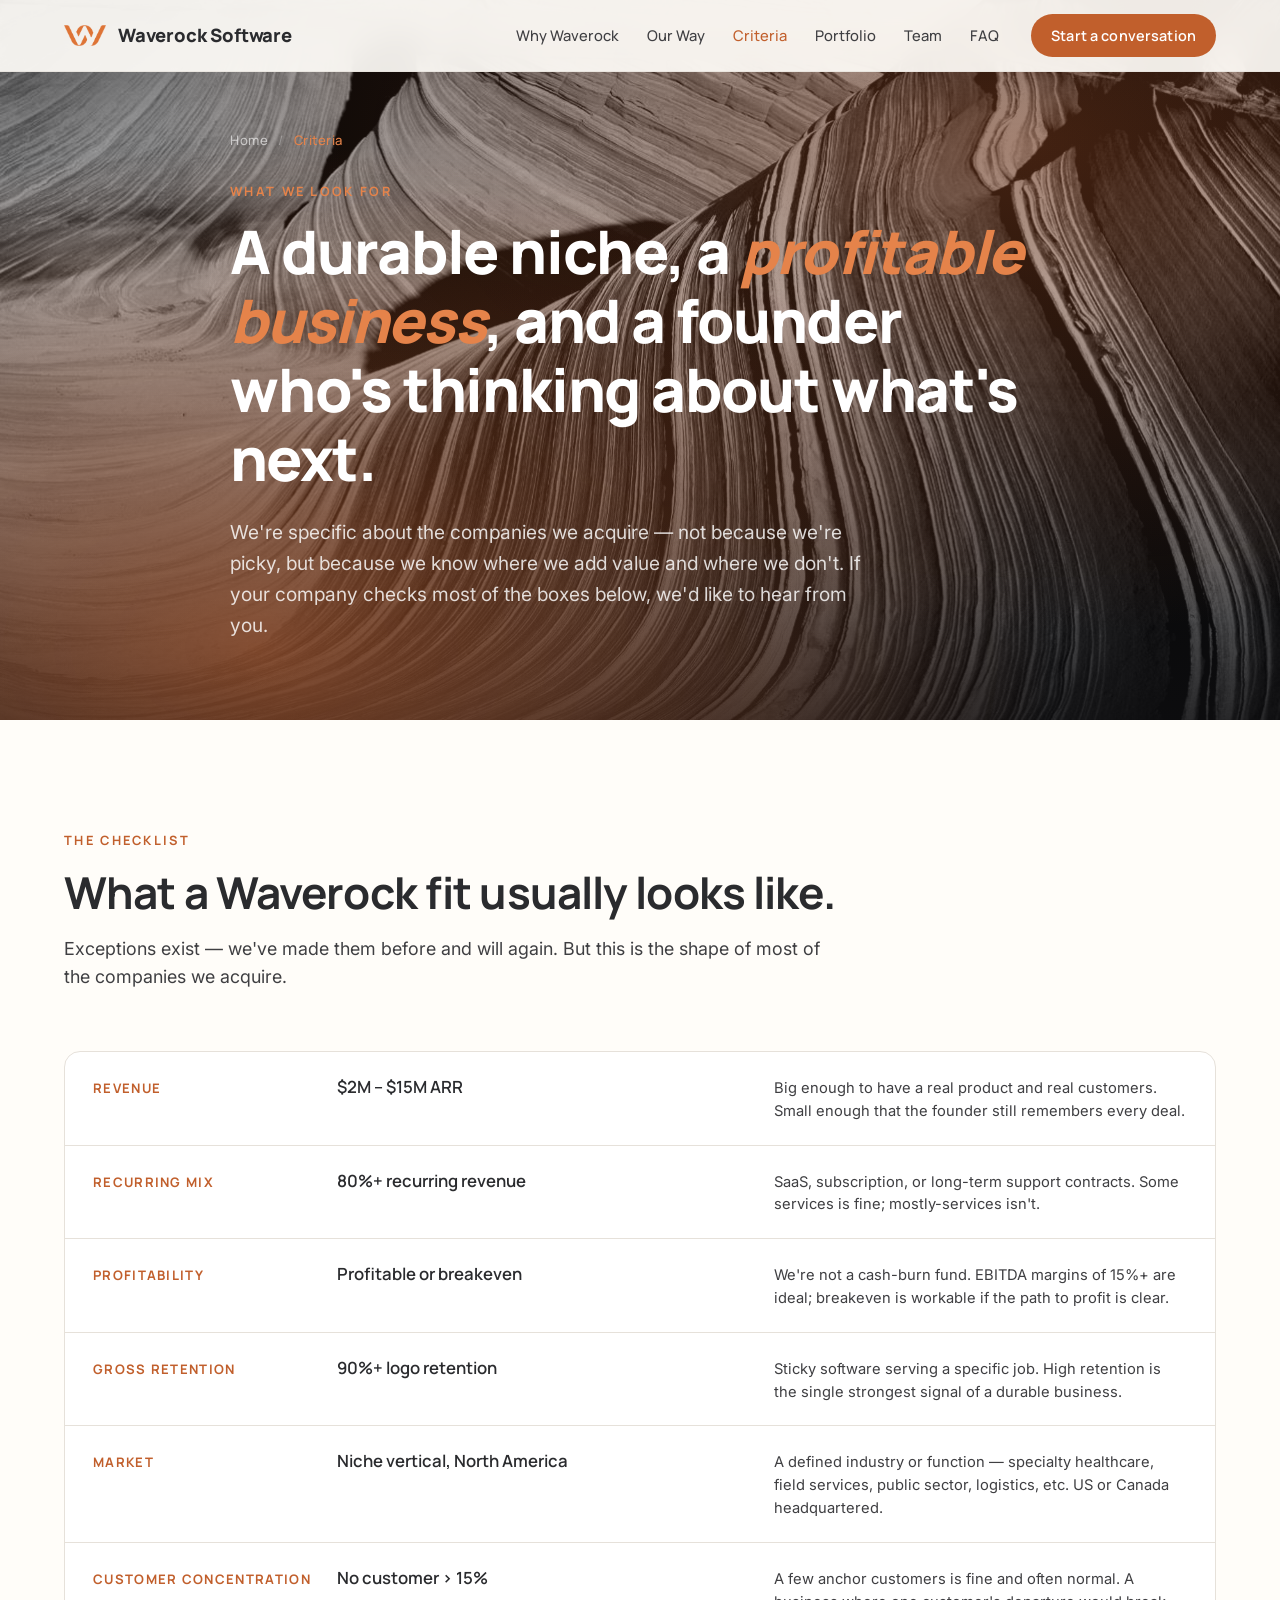
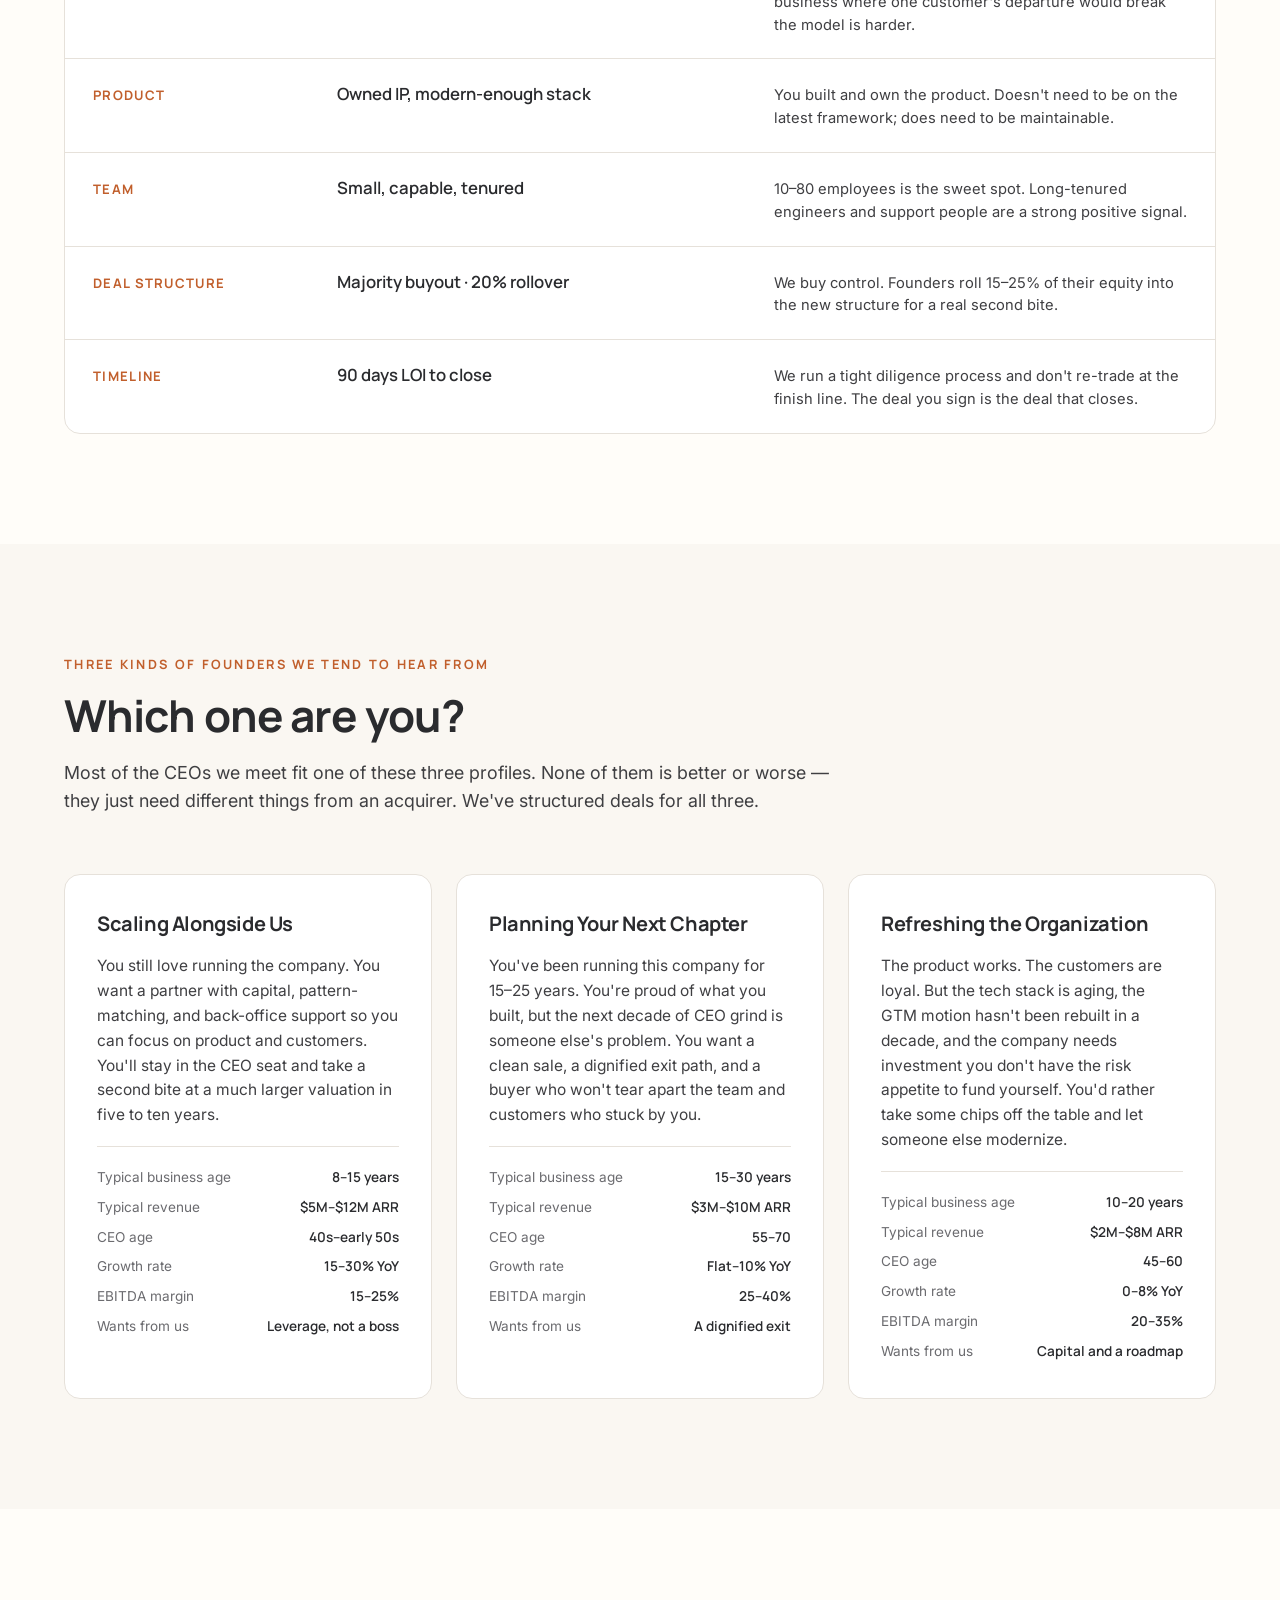
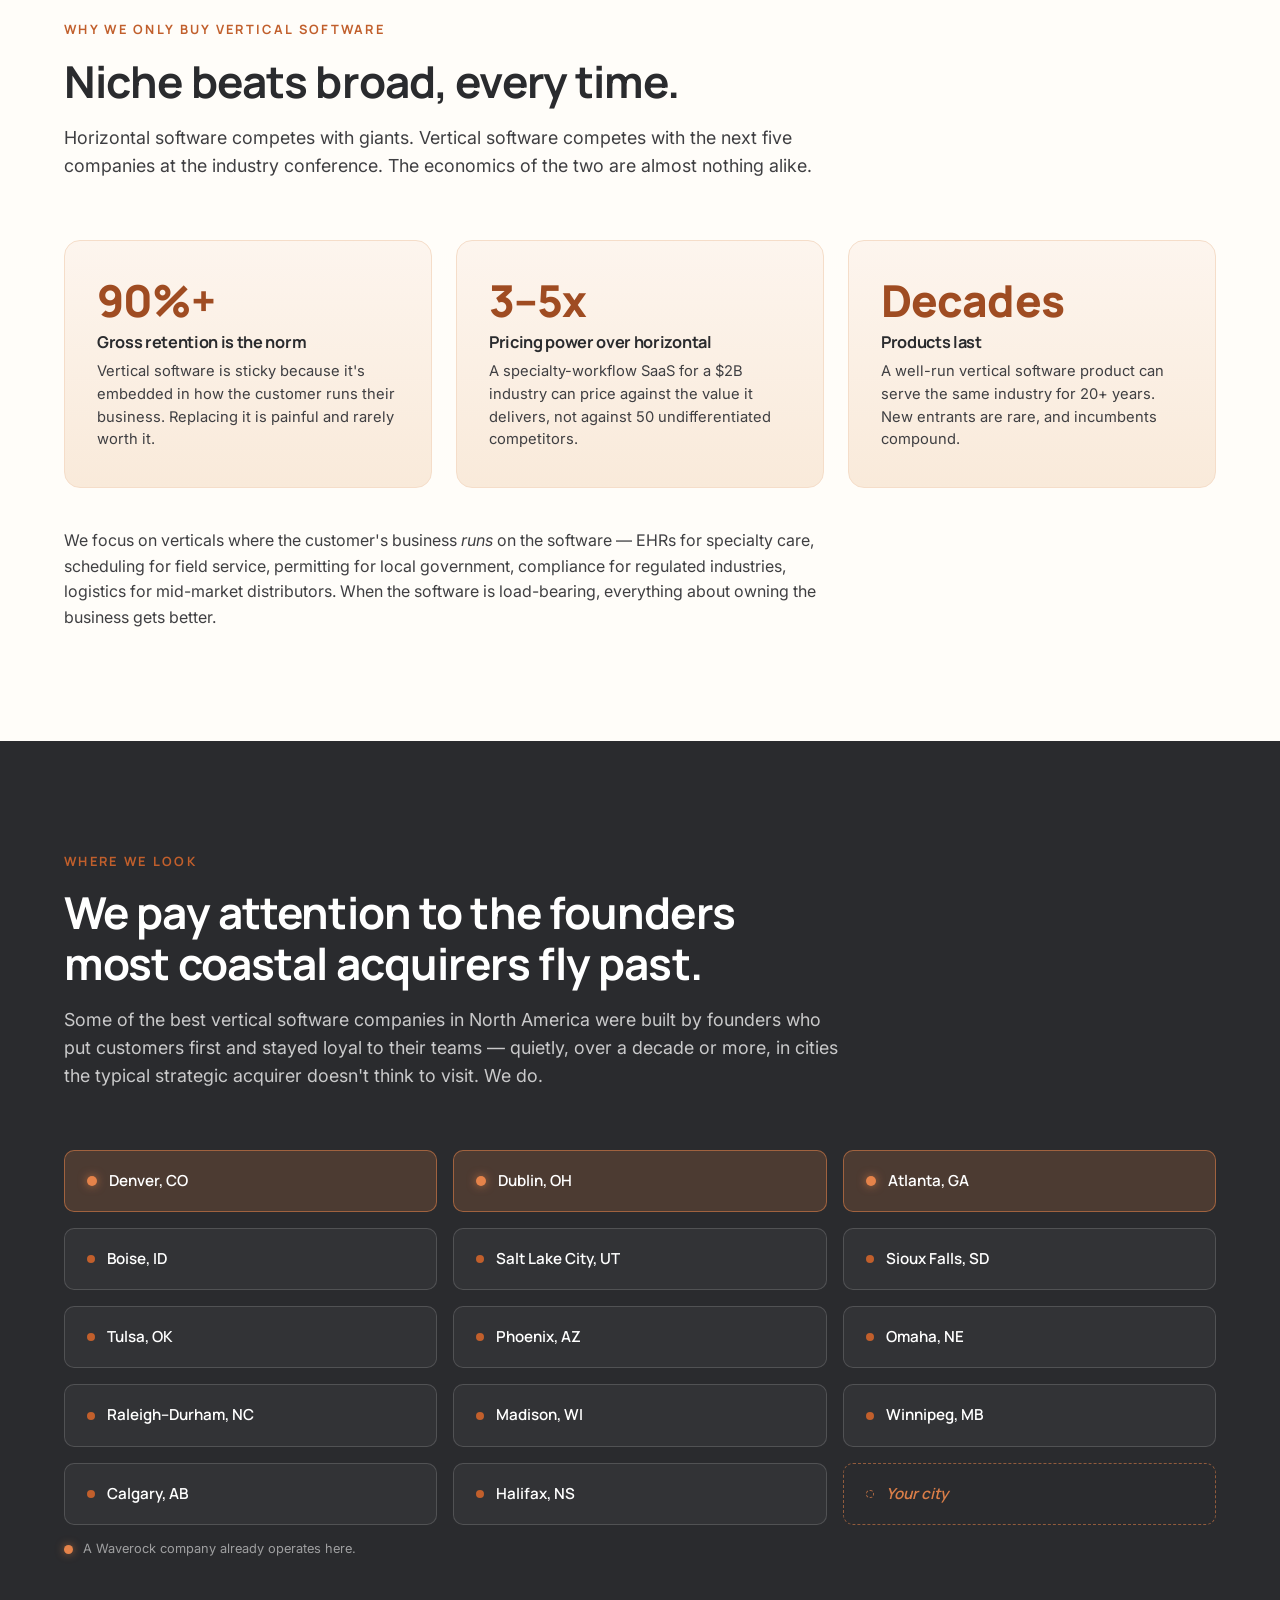
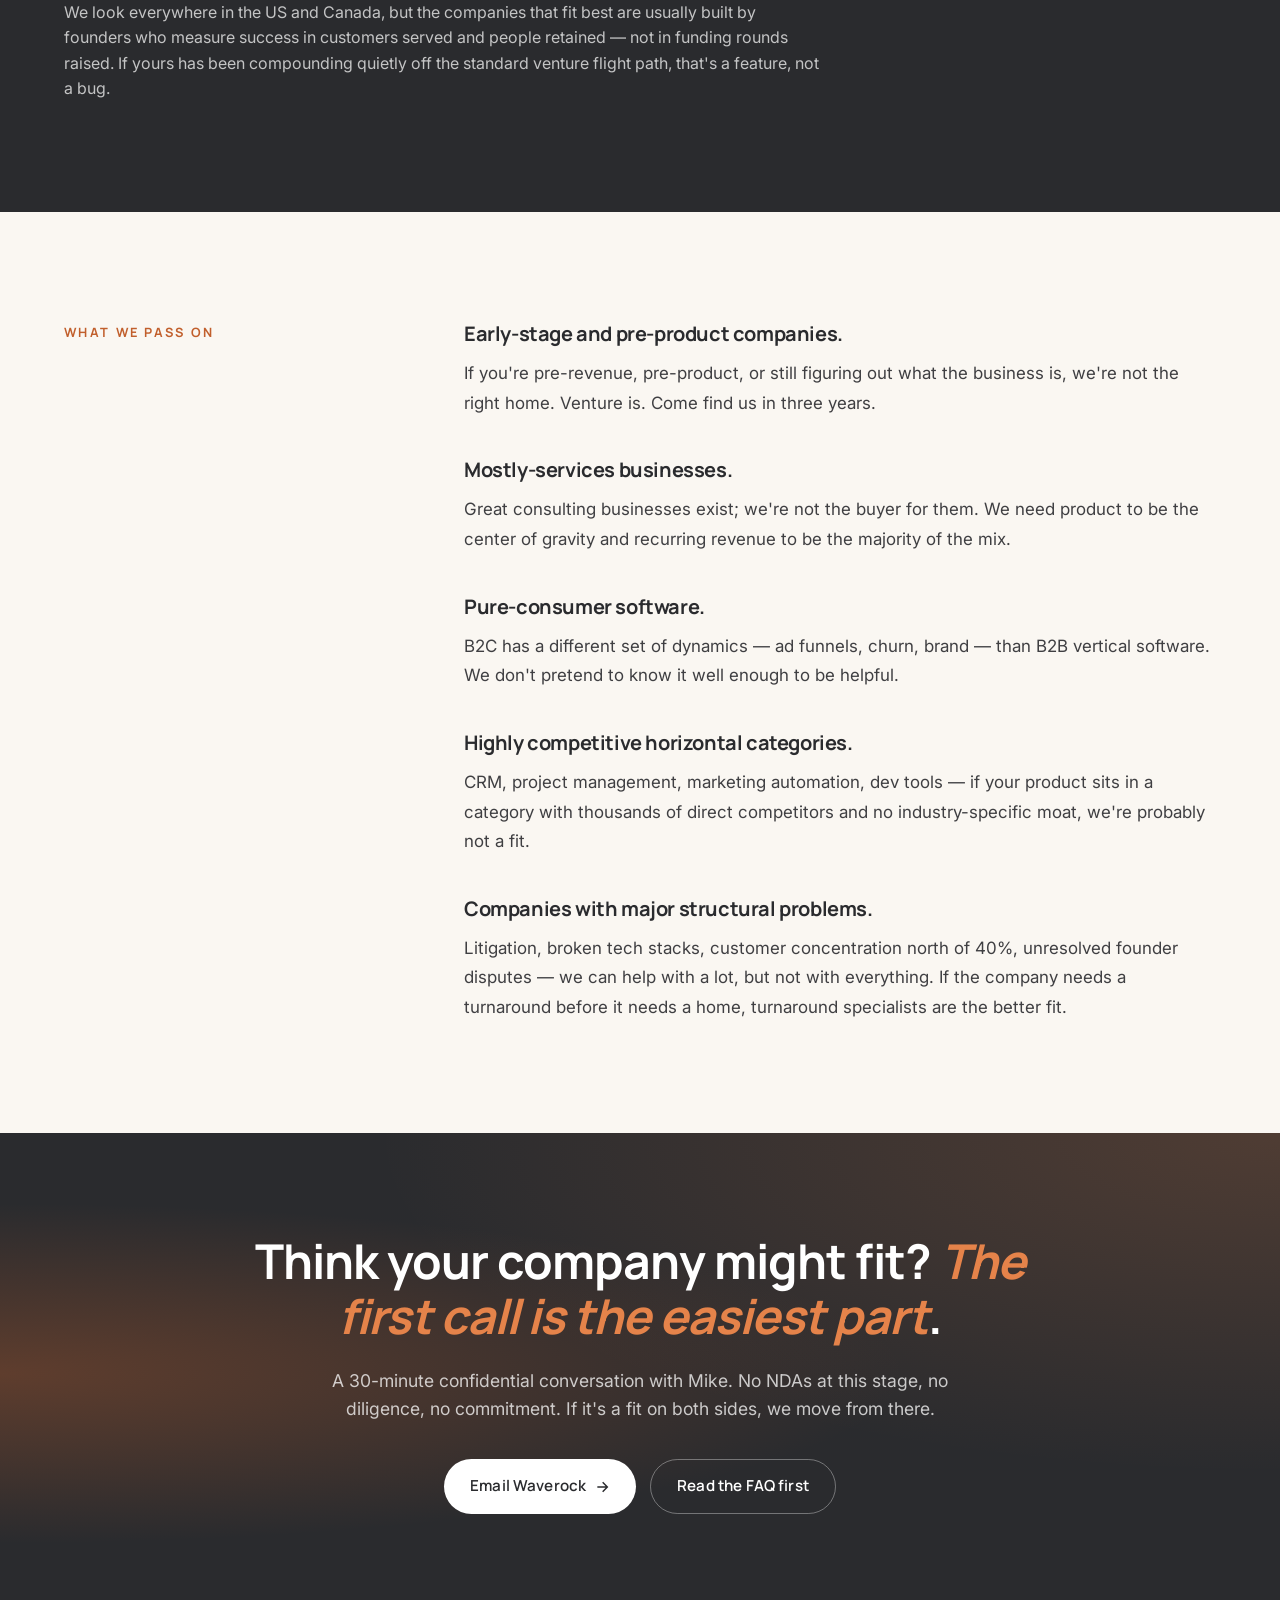
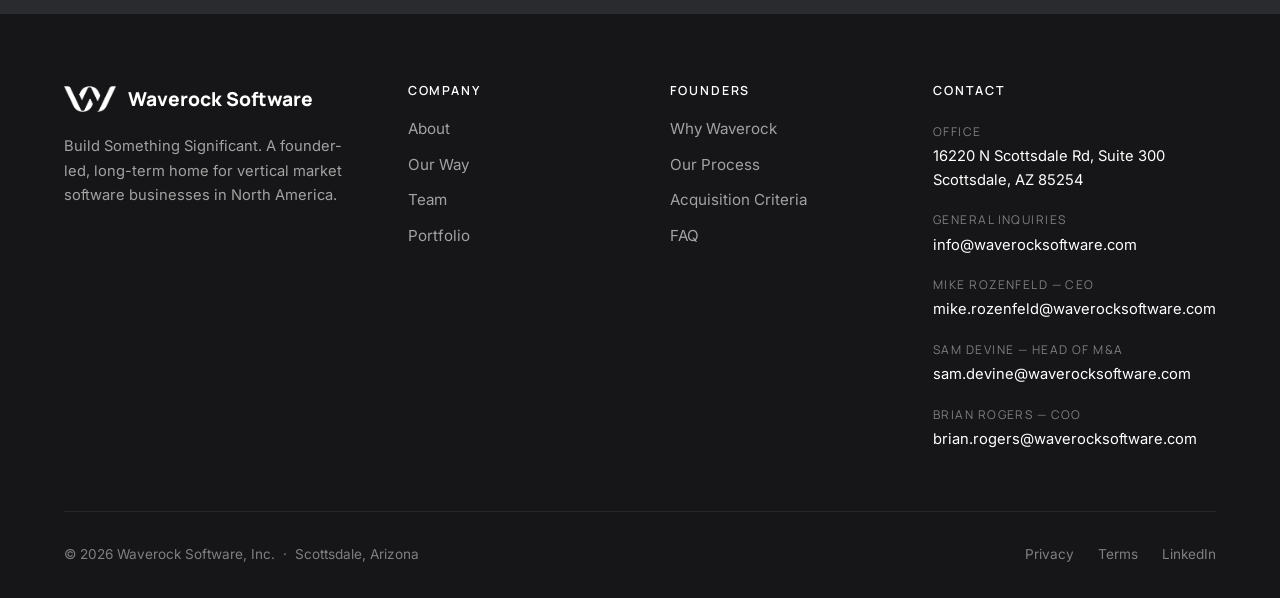
==== commit 4bc0016a: "Add files via upload" ====
--- a/acquisition-criteria.html
+++ b/acquisition-criteria.html
@@ -136,8 +136,7 @@
 
     <div class="personas">
       <div class="persona">
-        <span class="persona-tag">Profile A</span>
-        <h3>Scaling alongside us.</h3>
+        <h3>Scaling Alongside Us</h3>
         <p class="persona-desc">You still love running the company. You want a partner with capital, pattern-matching, and back-office support so you can focus on product and customers. You'll stay in the CEO seat and take a second bite at a much larger valuation in five to ten years.</p>
         <div class="persona-stats">
           <div class="persona-stat"><span class="k">Typical business age</span><span class="v">8&ndash;15 years</span></div>
@@ -150,22 +149,20 @@
       </div>
 
       <div class="persona">
-        <span class="persona-tag">Profile B</span>
-        <h3>Planning your next chapter.</h3>
-        <p class="persona-desc">You've been running this company for 15&ndash;25 years. You're proud of what you built, but the next decade of CEO grind is someone else's problem. You want a clean majority sale, a dignified exit path, and a buyer who won't tear apart the team and customers who stuck by you.</p>
+        <h3>Planning Your Next Chapter</h3>
+        <p class="persona-desc">You've been running this company for 15&ndash;25 years. You're proud of what you built, but the next decade of CEO grind is someone else's problem. You want a clean sale, a dignified exit path, and a buyer who won't tear apart the team and customers who stuck by you.</p>
         <div class="persona-stats">
           <div class="persona-stat"><span class="k">Typical business age</span><span class="v">15&ndash;30 years</span></div>
           <div class="persona-stat"><span class="k">Typical revenue</span><span class="v">$3M&ndash;$10M ARR</span></div>
           <div class="persona-stat"><span class="k">CEO age</span><span class="v">55&ndash;70</span></div>
           <div class="persona-stat"><span class="k">Growth rate</span><span class="v">Flat&ndash;10% YoY</span></div>
           <div class="persona-stat"><span class="k">EBITDA margin</span><span class="v">25&ndash;40%</span></div>
-          <div class="persona-stat"><span class="k">Wants from us</span><span class="v">A good landing for the business</span></div>
+          <div class="persona-stat"><span class="k">Wants from us</span><span class="v">A dignified exit</span></div>
         </div>
       </div>
 
       <div class="persona">
-        <span class="persona-tag">Profile C</span>
-        <h3>Refreshing the foundation.</h3>
+        <h3>Refreshing the Organization</h3>
         <p class="persona-desc">The product works. The customers are loyal. But the tech stack is aging, the GTM motion hasn't been rebuilt in a decade, and the company needs investment you don't have the risk appetite to fund yourself. You'd rather take some chips off the table and let someone else modernize.</p>
         <div class="persona-stats">
           <div class="persona-stat"><span class="k">Typical business age</span><span class="v">10&ndash;20 years</span></div>
@@ -221,6 +218,9 @@
     </div>
 
     <div class="services-grid" style="margin-top: 10px;">
+      <div class="service-chip city-owned" title="A Waverock company operates here today">Denver, CO</div>
+      <div class="service-chip city-owned" title="A Waverock company operates here today">Dublin, OH</div>
+      <div class="service-chip city-owned" title="A Waverock company operates here today">Atlanta, GA</div>
       <div class="service-chip" style="background: rgba(255,255,255,0.04); border-color: rgba(255,255,255,0.15); color: white;">Boise, ID</div>
       <div class="service-chip" style="background: rgba(255,255,255,0.04); border-color: rgba(255,255,255,0.15); color: white;">Salt Lake City, UT</div>
       <div class="service-chip" style="background: rgba(255,255,255,0.04); border-color: rgba(255,255,255,0.15); color: white;">Sioux Falls, SD</div>
@@ -229,11 +229,12 @@
       <div class="service-chip" style="background: rgba(255,255,255,0.04); border-color: rgba(255,255,255,0.15); color: white;">Omaha, NE</div>
       <div class="service-chip" style="background: rgba(255,255,255,0.04); border-color: rgba(255,255,255,0.15); color: white;">Raleigh&ndash;Durham, NC</div>
       <div class="service-chip" style="background: rgba(255,255,255,0.04); border-color: rgba(255,255,255,0.15); color: white;">Madison, WI</div>
-      <div class="service-chip" style="background: rgba(255,255,255,0.04); border-color: rgba(255,255,255,0.15); color: white;">Columbus, OH</div>
       <div class="service-chip" style="background: rgba(255,255,255,0.04); border-color: rgba(255,255,255,0.15); color: white;">Winnipeg, MB</div>
       <div class="service-chip" style="background: rgba(255,255,255,0.04); border-color: rgba(255,255,255,0.15); color: white;">Calgary, AB</div>
       <div class="service-chip" style="background: rgba(255,255,255,0.04); border-color: rgba(255,255,255,0.15); color: white;">Halifax, NS</div>
-    </div>
+      <div class="service-chip city-yours">Your city</div>
+    </div>
+    <p class="city-legend" style="margin-top: 14px; font-size: 0.8rem; color: rgba(255,255,255,0.55);"><span class="city-dot" aria-hidden="true" style="vertical-align: middle;"></span> &nbsp;A Waverock company already operates here.</p>
 
     <p style="margin-top: 40px; font-size: 1rem; color: rgba(255,255,255,0.72); max-width: 760px;">We look everywhere in the US and Canada, but the companies that fit best are usually built by founders who measure success in customers served and people retained &mdash; not in funding rounds raised. If yours has been compounding quietly off the standard venture flight path, that's a feature, not a bug.</p>
   </div>
@@ -364,7 +365,10 @@
   reveals.forEach(el => el.classList.add('reveal'));
   const io = new IntersectionObserver(entries => {
     entries.forEach(e => {
-      if (e.isIntersecting) { e.target.classList.add('in'); io.unobserve(e.target); }
+      if (e.isIntersecting) {
+        e.target.classList.add('in');
+        io.unobserve(e.target);
+      }
     });
   }, { threshold: 0.08, rootMargin: '0px 0px -60px 0px' });
   reveals.forEach(el => io.observe(el));
--- a/site.css
+++ b/site.css
@@ -239,6 +239,17 @@
 .intro-copy h2 { font-size: clamp(1.75rem, 3vw, 2.5rem); margin-bottom: 24px; }
 .intro-copy p { font-size: 1.05rem; margin-bottom: 18px; line-height: 1.7; }
 .intro-copy .highlight { color: var(--orange); font-weight: 600; }
+
+/* Justified prose on the home page (scoped via body.page-home) */
+body.page-home .intro-copy p,
+body.page-home .hero-sub,
+body.page-home .section-head .lede,
+body.page-home .track-footnote,
+body.page-home .fit-item p {
+  text-align: justify;
+  hyphens: auto;
+  -webkit-hyphens: auto;
+}
 .intro-visual { position: relative; aspect-ratio: 4 / 5; border-radius: var(--radius-lg); overflow: hidden; background: var(--charcoal); }
 .intro-visual svg { width: 100%; height: 100%; }
 .intro-photo {
@@ -671,6 +682,37 @@
 .service-chip::before {
   content: ''; width: 8px; height: 8px; border-radius: 50%;
   background: var(--orange); flex-shrink: 0;
+}
+
+/* "Where we look" variants on the Criteria page (dark section) */
+.service-chip.city-owned {
+  background: rgba(229, 131, 74, 0.18) !important;
+  border-color: rgba(229, 131, 74, 0.55) !important;
+  color: white !important;
+}
+.service-chip.city-owned::before {
+  background: var(--orange-light);
+  width: 10px; height: 10px;
+  box-shadow: 0 0 10px rgba(229, 131, 74, 0.7);
+}
+.service-chip.city-yours {
+  background: transparent !important;
+  border: 1px dashed rgba(229, 131, 74, 0.55) !important;
+  color: rgba(229, 131, 74, 0.95) !important;
+  font-style: italic;
+}
+.service-chip.city-yours::before {
+  background: transparent;
+  border: 1.5px dashed rgba(229, 131, 74, 0.7);
+  box-sizing: border-box;
+}
+.city-legend .city-dot {
+  display: inline-block;
+  width: 9px; height: 9px;
+  border-radius: 50%;
+  background: var(--orange-light);
+  box-shadow: 0 0 8px rgba(229, 131, 74, 0.6);
+  margin-right: 2px;
 }
 
 /* ============ CRITERIA TABLE (acquisition-criteria) ============ */
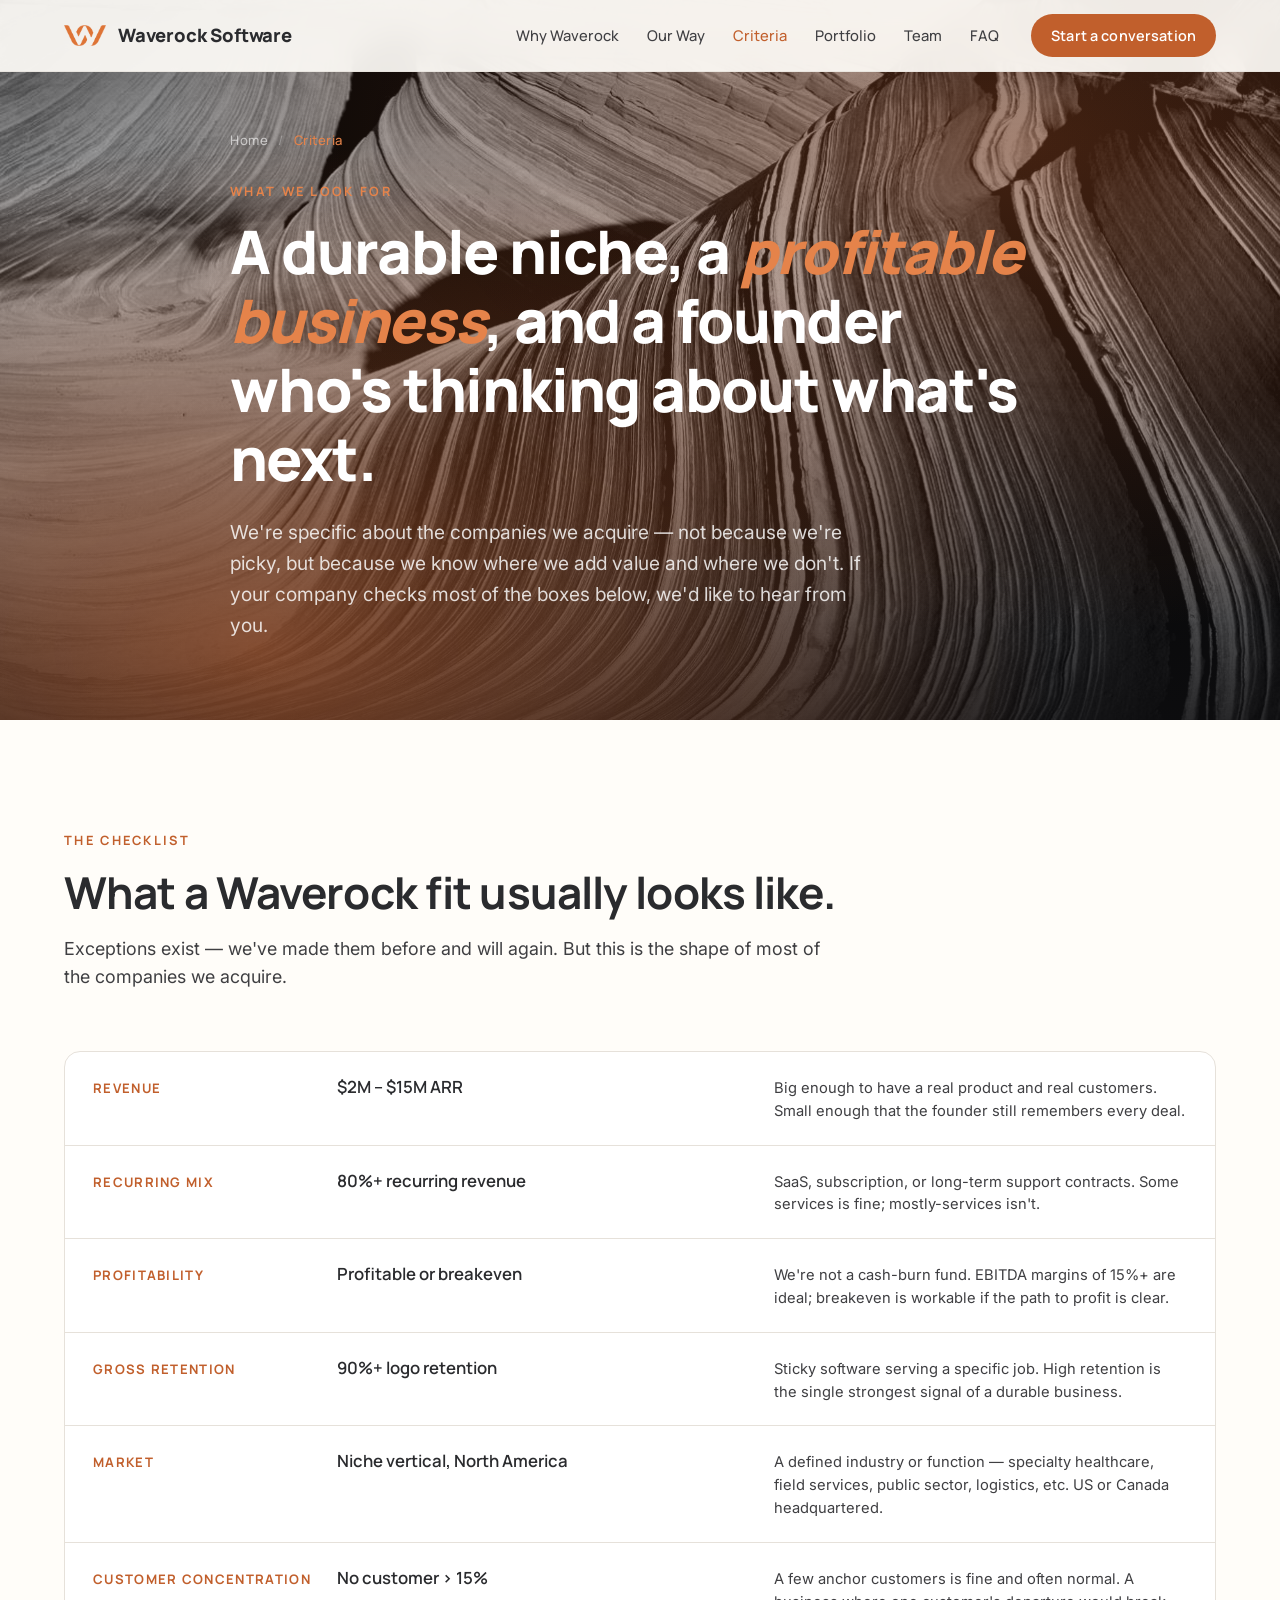
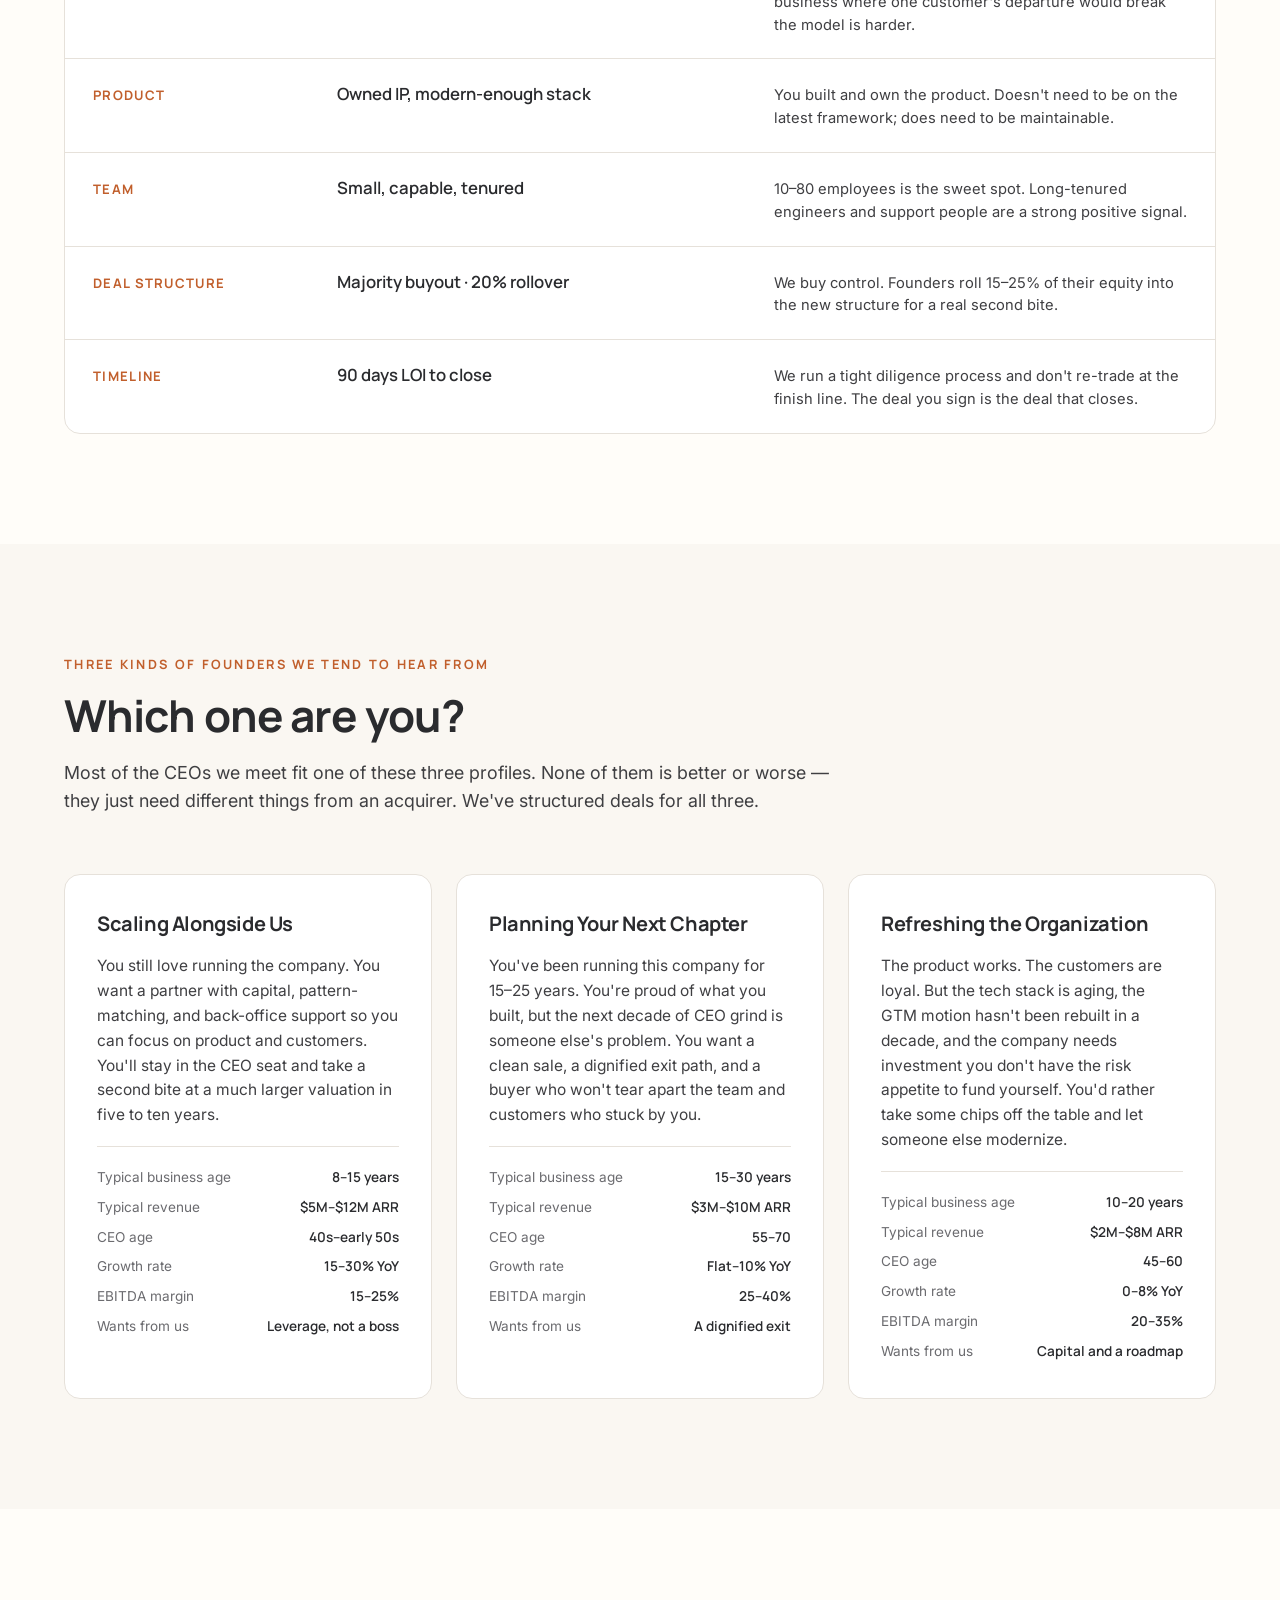
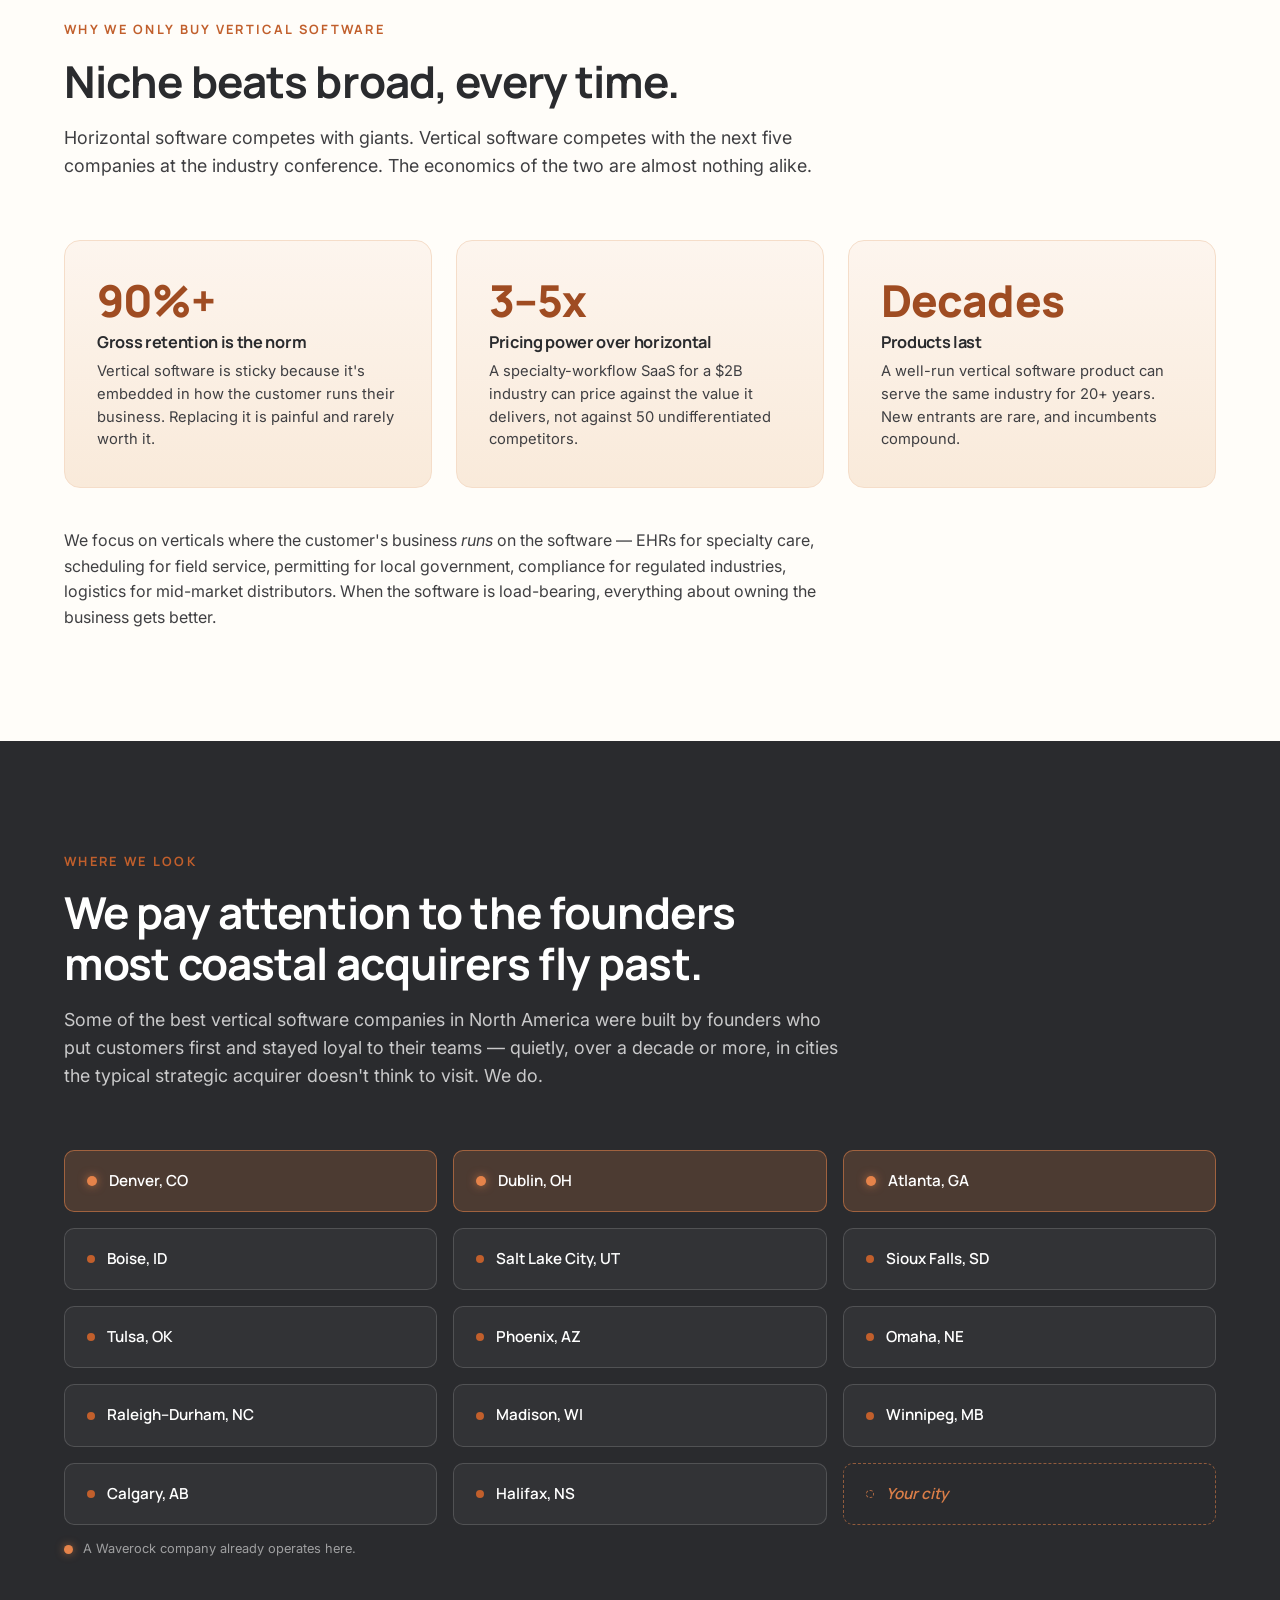
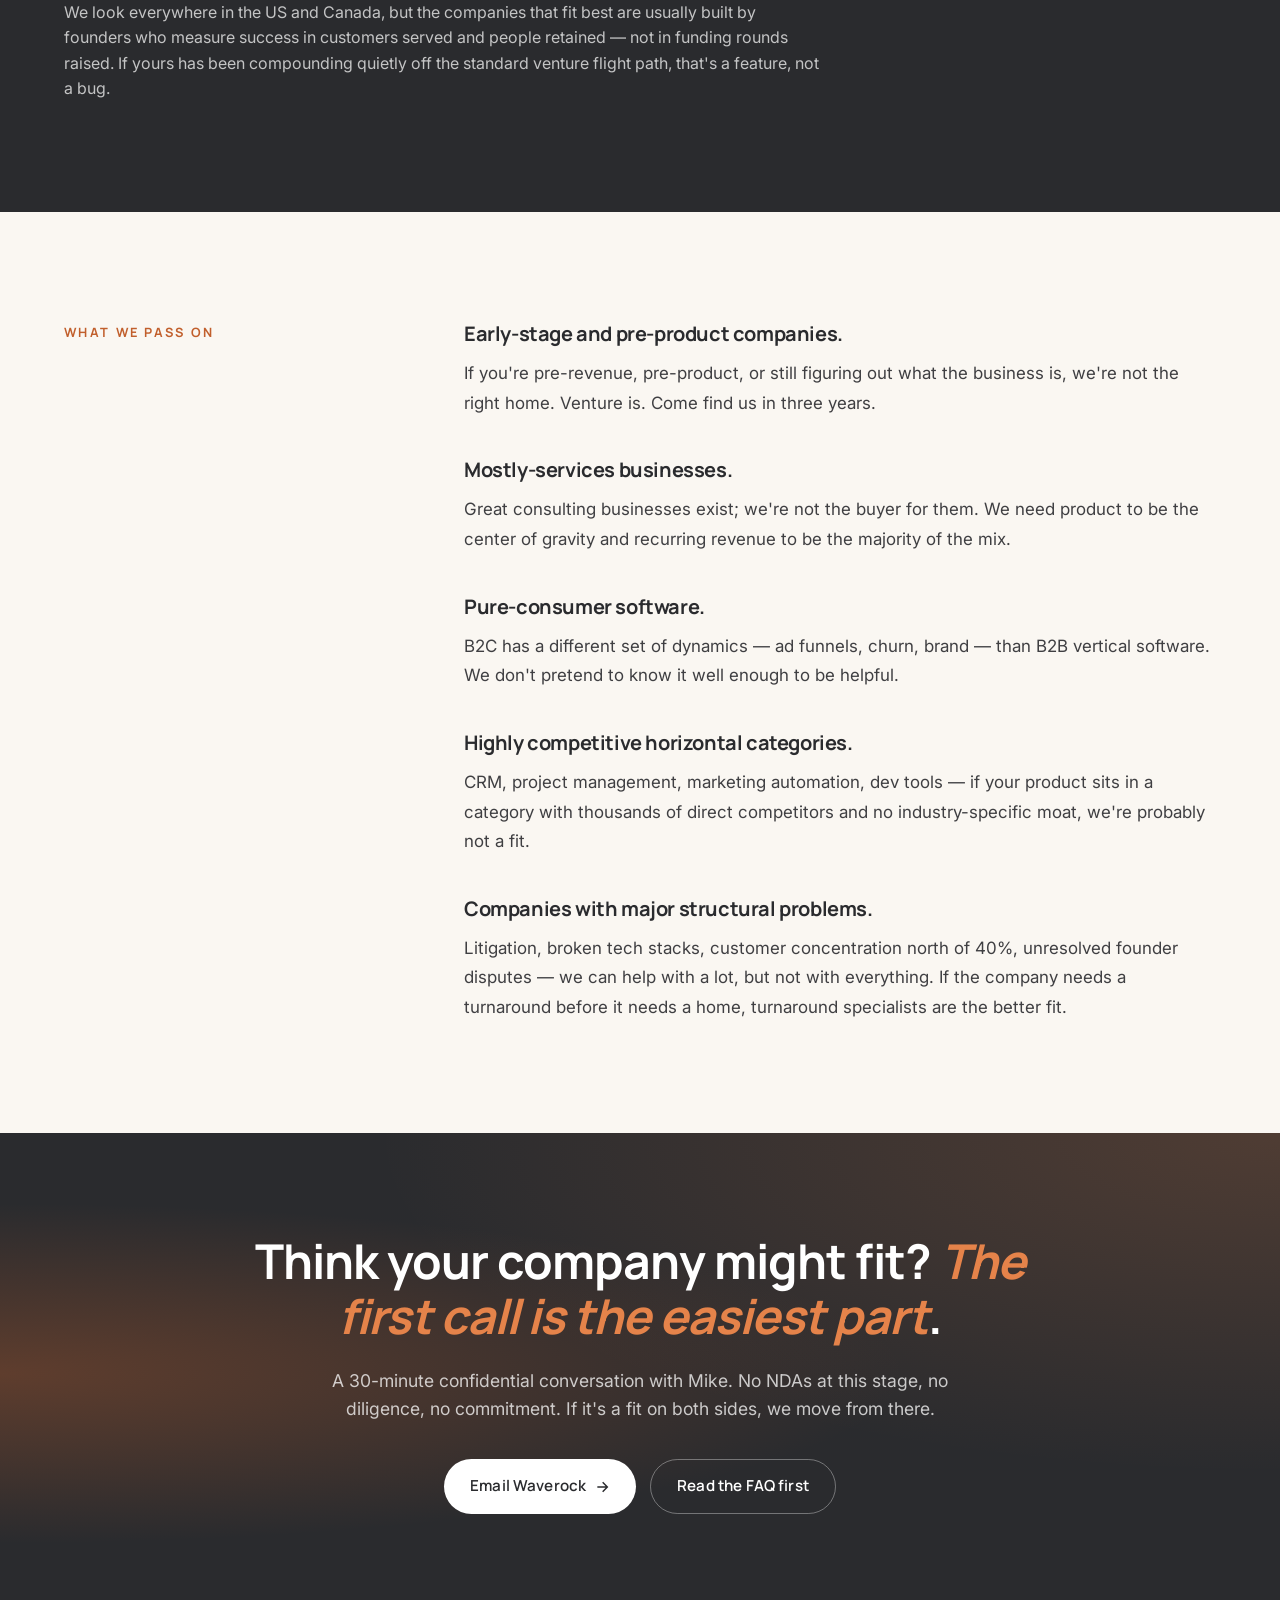
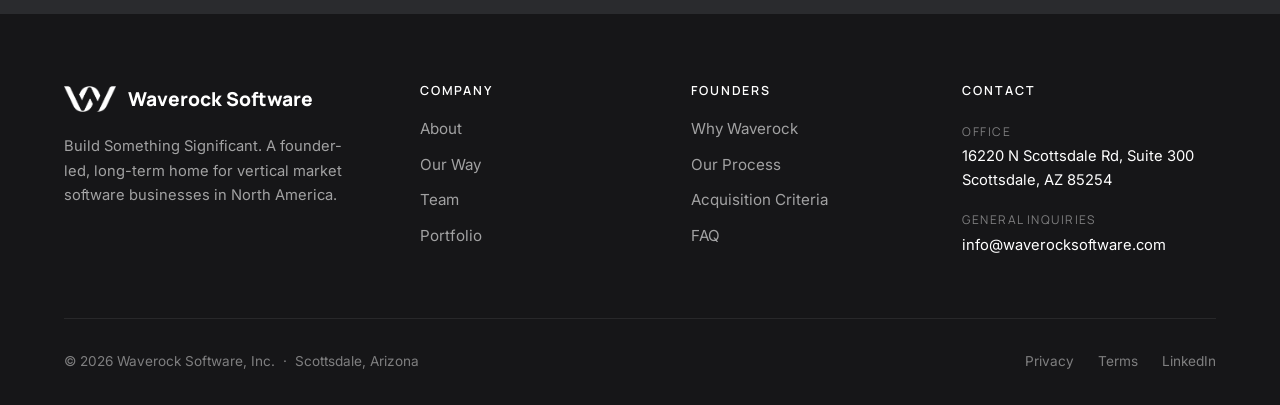
==== commit 3b575469: "Add files via upload" ====
--- a/acquisition-criteria.html
+++ b/acquisition-criteria.html
@@ -4,13 +4,42 @@
 <meta charset="UTF-8">
 <meta name="viewport" content="width=device-width, initial-scale=1.0">
 <title>What We Look For — Waverock Software Acquisition Criteria</title>
-<meta name="description" content="The kinds of vertical software businesses Waverock acquires: $2M–$15M revenue, 80%+ recurring, niche markets, founder-run or founder-led. Plus the three situations that tend to fit.">
+<meta name="description" content="The kinds of vertical software businesses Waverock acquires: $2M–$15M ARR, 80%+ recurring revenue, niche North American markets, founder-led teams.">
 
 <link rel="preconnect" href="https://fonts.googleapis.com">
 <link rel="preconnect" href="https://fonts.gstatic.com" crossorigin>
 <link href="https://fonts.googleapis.com/css2?family=Manrope:wght@500;600;700;800&family=Inter:wght@400;500;600;700&display=swap" rel="stylesheet">
 
 <link rel="stylesheet" href="site.css">
+
+<link rel="canonical" href="https://waverocksoftware.com/acquisition-criteria.html">
+
+<!-- Favicons -->
+<link rel="icon" type="image/png" sizes="32x32" href="assets/waverock-mark-orange.png">
+<link rel="icon" type="image/png" sizes="192x192" href="assets/waverock-mark-orange.png">
+<link rel="apple-touch-icon" sizes="180x180" href="assets/waverock-mark-orange.png">
+<meta name="theme-color" content="#C15F2C">
+
+<!-- Open Graph -->
+<meta property="og:type" content="article">
+<meta property="og:site_name" content="Waverock Software">
+<meta property="og:url" content="https://waverocksoftware.com/acquisition-criteria.html">
+<meta property="og:title" content="What We Look For — Waverock Software Acquisition Criteria">
+<meta property="og:description" content="The kinds of vertical software businesses Waverock acquires: $2M–$15M ARR, 80%+ recurring revenue, niche North American markets, founder-led teams.">
+<meta property="og:image" content="https://waverocksoftware.com/assets/og-image.jpg">
+<meta property="og:image:width" content="1200">
+<meta property="og:image:height" content="630">
+<meta property="og:image:alt" content="Waverock Software — A long-term home for vertical software businesses.">
+<meta property="og:locale" content="en_US">
+
+<!-- Twitter -->
+<meta name="twitter:card" content="summary_large_image">
+<meta name="twitter:title" content="What We Look For — Waverock Software Acquisition Criteria">
+<meta name="twitter:description" content="The kinds of vertical software businesses Waverock acquires: $2M–$15M ARR, 80%+ recurring revenue, niche North American markets, founder-led teams.">
+<meta name="twitter:image" content="https://waverocksoftware.com/assets/og-image.jpg">
+
+<!-- Performance hints -->
+<link rel="preload" as="image" href="assets/wave-sweep.jpg">
 </head>
 <body>
 
@@ -321,27 +350,15 @@
           <div class="label">General inquiries</div>
           <a href="mailto:info@waverocksoftware.com">info@waverocksoftware.com</a>
         </div>
-        <div>
-          <div class="label">Mike Rozenfeld — CEO</div>
-          <a href="mailto:mike.rozenfeld@waverocksoftware.com">mike.rozenfeld@waverocksoftware.com</a>
-        </div>
-        <div>
-          <div class="label">Sam Devine — Head of M&amp;A</div>
-          <a href="mailto:sam.devine@waverocksoftware.com">sam.devine@waverocksoftware.com</a>
-        </div>
-        <div>
-          <div class="label">Brian Rogers — COO</div>
-          <a href="mailto:brian.rogers@waverocksoftware.com">brian.rogers@waverocksoftware.com</a>
-        </div>
       </div>
     </div>
 
     <div class="footer-bottom">
       <div>&copy; 2026 Waverock Software, Inc. &nbsp;&middot;&nbsp; Scottsdale, Arizona</div>
       <div class="legal">
-        <a href="#">Privacy</a>
-        <a href="#">Terms</a>
-        <a href="https://www.linkedin.com/company/waverock-software" target="_blank" rel="noopener">LinkedIn</a>
+        <a href="privacy.html">Privacy</a>
+        <a href="terms.html">Terms</a>
+        <a href="https://www.linkedin.com/company/waverocksoftware/" target="_blank" rel="noopener">LinkedIn</a>
       </div>
     </div>
   </div>
@@ -374,5 +391,12 @@
   reveals.forEach(el => io.observe(el));
 </script>
 
+<script type="application/ld+json">
+{"@context": "https://schema.org","@type": "Organization","@id": "https://waverocksoftware.com/#organization","name": "Waverock Software","url": "https://waverocksoftware.com/","logo": "https://waverocksoftware.com/assets/waverock-lockup-color.png","image": "https://waverocksoftware.com/assets/og-image.jpg","description": "A founder-led, long-term holding company that acquires and operates niche vertical software businesses in North America.","slogan": "Build Something Significant","foundingLocation": {"@type": "Place","name": "Scottsdale, Arizona"},"address": {"@type": "PostalAddress","streetAddress": "16220 N Scottsdale Rd, Suite 300","addressLocality": "Scottsdale","addressRegion": "AZ","postalCode": "85254","addressCountry": "US"},"email": "info@waverocksoftware.com","sameAs": ["https://www.linkedin.com/company/waverocksoftware/"],"knowsAbout": ["Vertical software acquisition","Long-term holding company","Permanent capital","B2B SaaS","Vertical SaaS","Founder-led acquisition","AI-first strategy"],"areaServed": [{"@type": "Country","name": "United States"},{"@type": "Country","name": "Canada"}],"founder": {"@type": "Person","name": "Mike Rozenfeld","jobTitle": "CEO & Founder","image": "https://waverocksoftware.com/assets/Mike%20Rozenfeld.jpg","sameAs": ["https://www.linkedin.com/in/mikerozenfeld/"],"alumniOf": [{"@type": "Organization","name": "Ross School of Business — University of Michigan"},{"@type": "Organization","name": "McKinsey & Company"}],"knowsAbout": ["Vertical software","Holding company operations","M&A","CEO operating","Healthcare capital planning"],"worksFor": {"@id": "https://waverocksoftware.com/#organization"}}}
+</script>
+<script type="application/ld+json">
+{"@context": "https://schema.org","@type": "BreadcrumbList","itemListElement": [{"@type": "ListItem","position": 1,"name": "Home","item": "https://waverocksoftware.com/"},{"@type": "ListItem","position": 2,"name": "Acquisition Criteria","item": "https://waverocksoftware.com/acquisition-criteria.html"}]}
+</script>
+
 </body>
 </html>
--- a/site.css
+++ b/site.css
@@ -516,6 +516,14 @@
 }
 .team-photo img {
   width: 100%; height: 100%; object-fit: cover; display: block;
+  /* Reduced color by default; full color and a gentle zoom on hover */
+  filter: saturate(0.35) contrast(0.98);
+  transform: scale(1);
+  transition: filter 450ms ease, transform 500ms ease;
+}
+.team-card:hover .team-photo img {
+  filter: saturate(1) contrast(1);
+  transform: scale(1.06);
 }
 /* Tweak vertical framing per face */
 .team-photo.dev-1 img { object-position: center 28%; }
@@ -962,3 +970,64 @@
 /* Scroll reveal */
 .reveal { opacity: 0; transform: translateY(20px); transition: opacity 700ms ease, transform 700ms ease; }
 .reveal.in { opacity: 1; transform: translateY(0); }
+
+/* ============ LEGAL PAGES (privacy, terms) ============ */
+.legal-body {
+  max-width: 800px;
+  margin: 0 auto;
+  font-size: 0.98rem;
+  line-height: 1.7;
+  color: var(--charcoal-soft);
+}
+.legal-body h2 {
+  font-family: var(--font-display);
+  font-weight: 700;
+  font-size: 1.35rem;
+  color: var(--charcoal);
+  margin: 44px 0 14px;
+  letter-spacing: -0.01em;
+}
+.legal-body h3 {
+  font-family: var(--font-display);
+  font-weight: 600;
+  font-size: 1.05rem;
+  color: var(--charcoal);
+  margin: 26px 0 10px;
+}
+.legal-body p { margin: 0 0 14px; }
+.legal-body strong { color: var(--charcoal); }
+.legal-body a { color: var(--orange); text-decoration: underline; text-underline-offset: 2px; }
+.legal-body a:hover { color: var(--orange-deep); }
+.legal-body .legal-updated {
+  font-family: var(--font-display);
+  font-size: 0.78rem;
+  text-transform: uppercase;
+  letter-spacing: 0.18em;
+  color: var(--grey);
+  margin-bottom: 22px;
+}
+.legal-body .legal-intro {
+  font-size: 1.05rem;
+  color: var(--charcoal);
+  border-left: 3px solid var(--orange);
+  padding-left: 18px;
+  margin: 0 0 30px;
+}
+.legal-body .legal-address {
+  font-style: normal;
+  background: var(--cream);
+  border: 1px solid var(--border);
+  border-radius: var(--radius);
+  padding: 18px 22px;
+  margin: 14px 0 18px;
+  line-height: 1.7;
+}
+.legal-body .legal-list {
+  margin: 0 0 14px 24px;
+  padding: 0;
+}
+.legal-body .legal-list li { margin-bottom: 8px; }
+@media (max-width: 700px) {
+  .legal-body { font-size: 0.95rem; }
+  .legal-body h2 { font-size: 1.18rem; margin-top: 36px; }
+}
